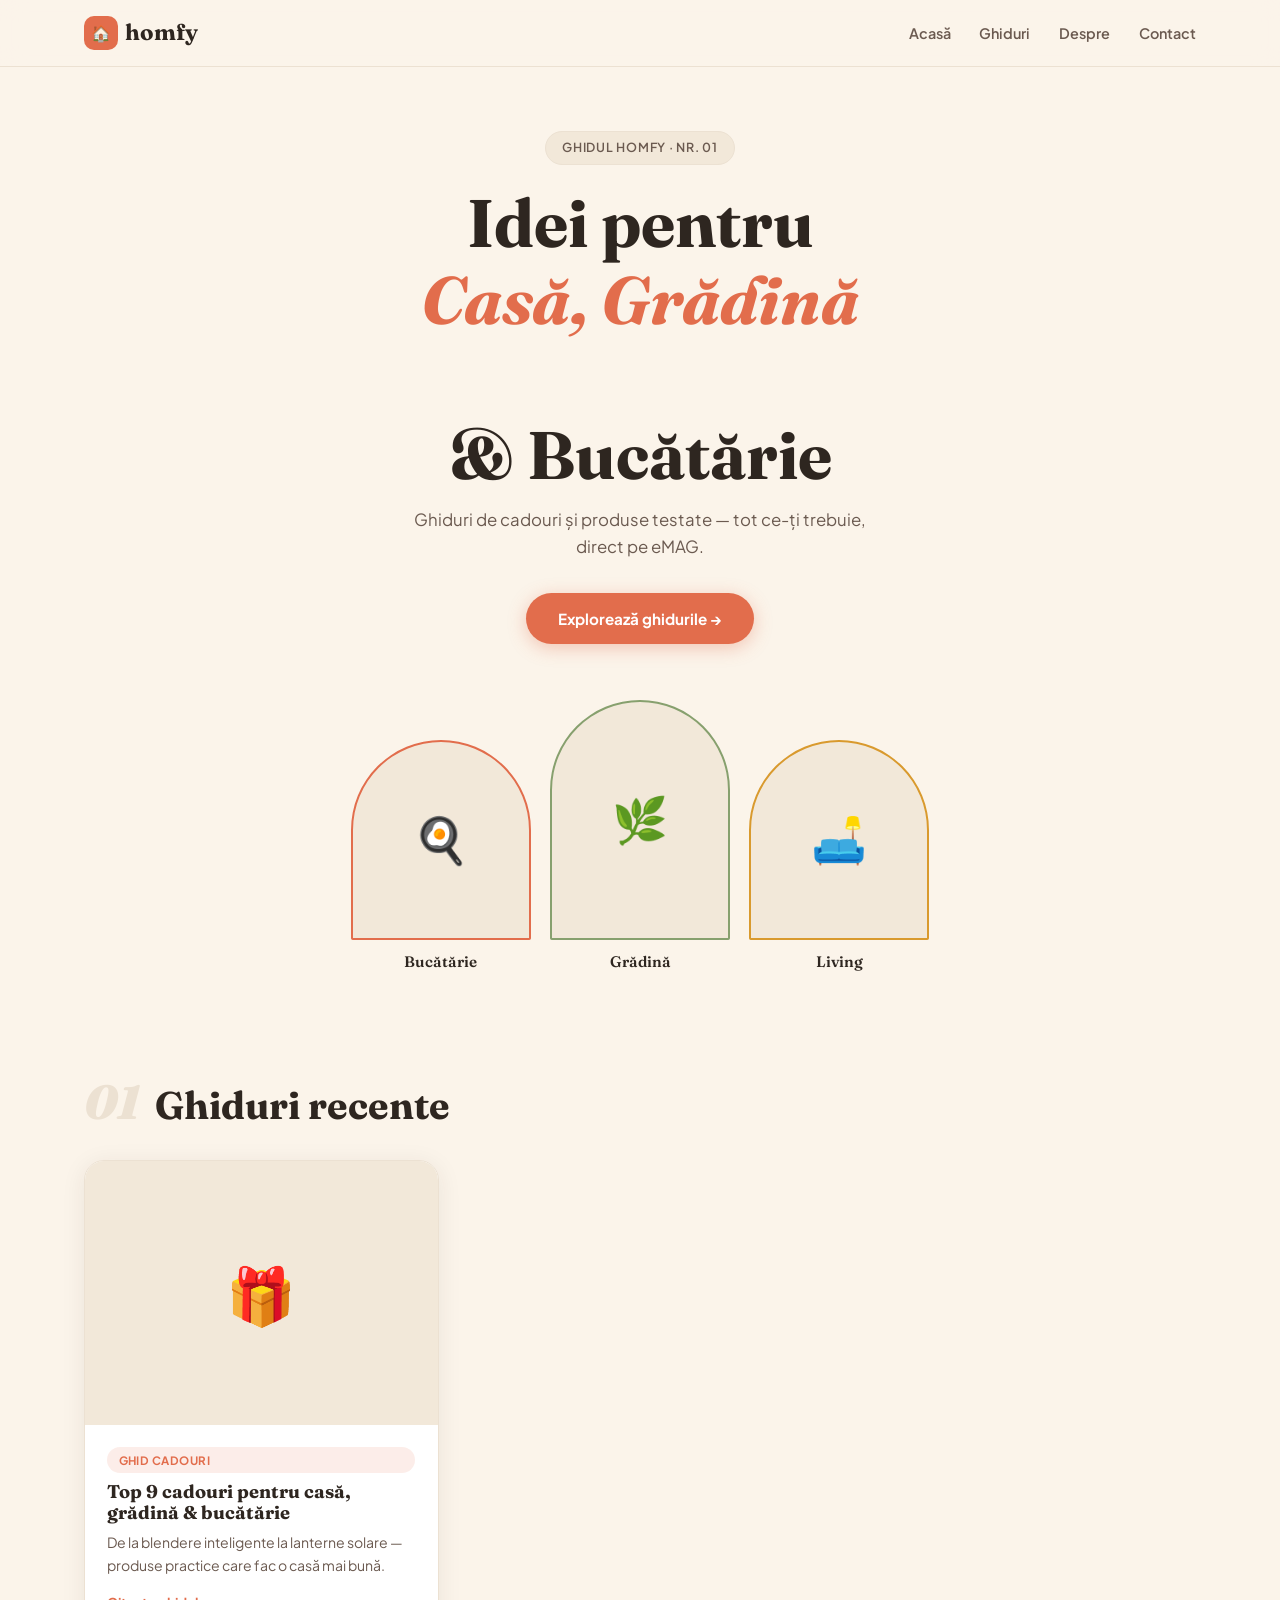
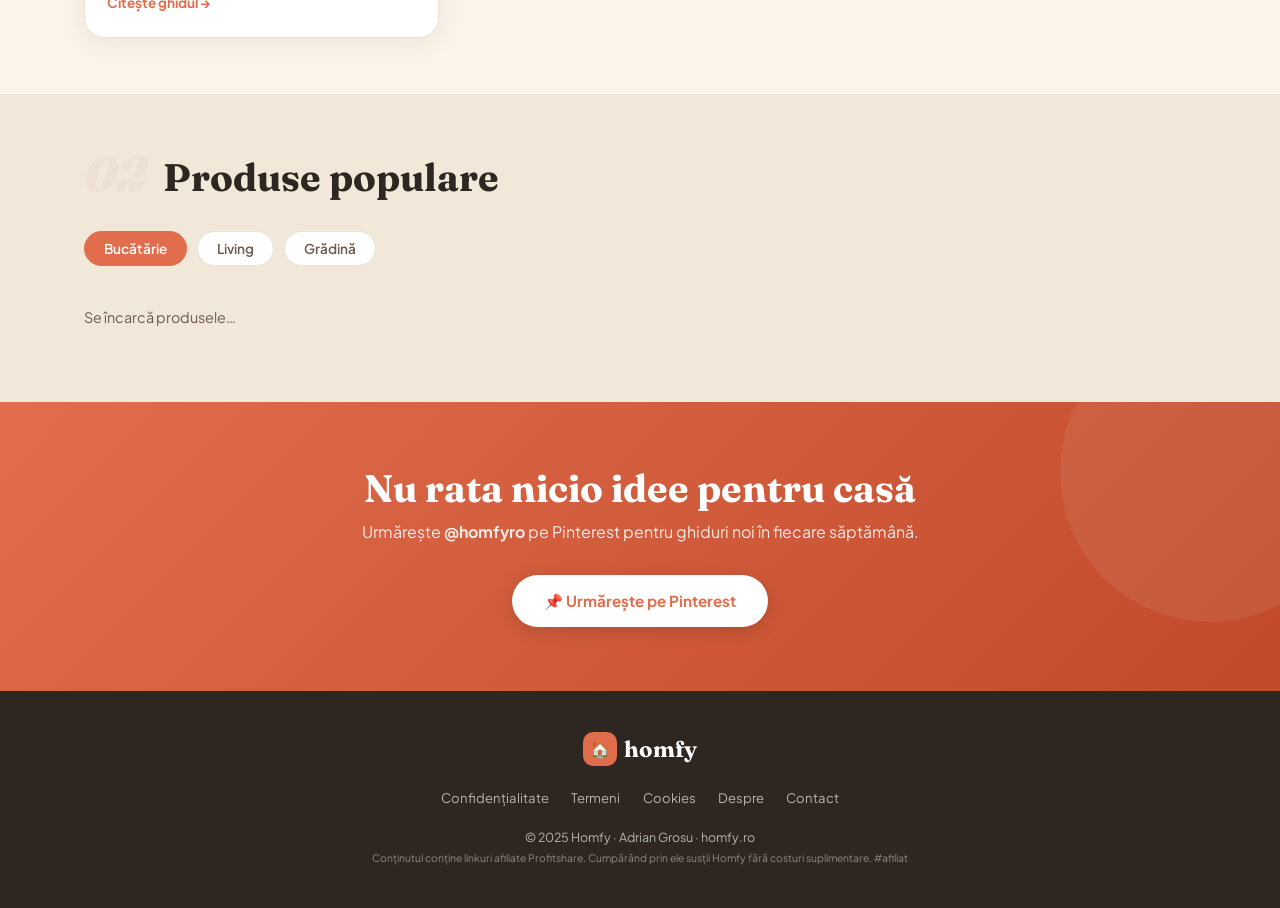
==== index.html @ d67e9187 "Add files via upload" ====
<!DOCTYPE html>
<html lang="ro">
<head>
  <meta charset="UTF-8" />
  <meta name="viewport" content="width=device-width, initial-scale=1.0" />
  <title>Homfy — Idei pentru Casă, Grădină & Bucătărie</title>
  <meta name="description" content="Homfy este sursa ta de idei practice pentru casă, grădină și bucătărie. Ghiduri de cadouri, recenzii și produse testate, cu linkuri direct pe eMAG." />
  <link rel="canonical" href="https://homfy.ro/" />
  <!-- Open Graph -->
  <meta property="og:title" content="Homfy — Idei pentru Casă, Grădină & Bucătărie" />
  <meta property="og:description" content="Ghiduri de cadouri și produse testate pentru casă, grădină și bucătărie." />
  <meta property="og:url" content="https://homfy.ro/" />
  <meta property="og:type" content="website" />
  <meta property="og:locale" content="ro_RO" />
  <meta property="og:site_name" content="Homfy" />
  <meta property="og:image" content="https://homfy.ro/assets/og-cover.jpg" />
  <!-- Schema.org -->
  <script type="application/ld+json">
  {"@context":"https://schema.org","@type":"WebSite","name":"Homfy","url":"https://homfy.ro","description":"Idei pentru casă, grădină și bucătărie","publisher":{"@type":"Person","name":"Adrian Grosu"}}
  </script>
  <link rel="preconnect" href="https://fonts.googleapis.com" />
  <link rel="preconnect" href="https://fonts.gstatic.com" crossorigin />
  <link href="https://fonts.googleapis.com/css2?family=Fraunces:ital,opsz,wght@0,9..144,400;0,9..144,600;0,9..144,700;0,9..144,900;1,9..144,400;1,9..144,700&family=Plus+Jakarta+Sans:wght@400;500;600&display=swap" rel="stylesheet" />
  <style>*,*::before,*::after{box-sizing:border-box;margin:0;padding:0}html{scroll-behavior:smooth}:root{--ivory:#FBF4EA;--ivory-d:#F2E8D9;--ink:#2E2620;--ink-soft:#6B5A50;--coral:#E26D4C;--coral-h:#C9542F;--honey:#E8A83A;--sage:#87A06E;--sage-d:#5F7A52;--amber:#D99A2E;--card-bg:#fff;--border:#ECE1D2;--shadow:0 4px 24px rgba(46,38,32,.08);--shadow-h:0 8px 40px rgba(46,38,32,.14);--r:20px;--r-sm:12px;--r-pill:999px;--font-head:'Fraunces',Georgia,serif;--font-body:'Plus Jakarta Sans',system-ui,sans-serif}body{font-family:var(--font-body);background:var(--ivory);color:var(--ink);line-height:1.65;min-height:100vh}img{display:block;max-width:100%;height:auto}a{color:inherit;text-decoration:none}h1,h2,h3,h4{font-family:var(--font-head);font-weight:700;line-height:1.15}h1{font-size:clamp(2.4rem,6vw,4.2rem)}h2{font-size:clamp(1.6rem,3.5vw,2.4rem)}h3{font-size:clamp(1.1rem,2.5vw,1.4rem)}em{font-style:italic;color:var(--coral)}.nav-wrap{position:sticky;top:0;z-index:100;background:rgba(251,244,234,.92);backdrop-filter:blur(12px);border-bottom:1px solid var(--border)}.nav-inner{max-width:1160px;margin:0 auto;padding:.9rem 1.5rem;display:flex;align-items:center;gap:2rem}.logo{display:flex;align-items:center;gap:.45rem;font-family:var(--font-head);font-size:1.4rem;font-weight:700;color:var(--ink);flex-shrink:0}.logo-icon{display:flex;align-items:center;justify-content:center;width:34px;height:34px;background:var(--coral);border-radius:10px;font-size:1rem;line-height:1}.nav-links{list-style:none;display:flex;gap:1.8rem;margin-left:auto}.nav-links a{font-size:.9rem;font-weight:600;color:var(--ink-soft);transition:color .2s}.nav-links a:hover{color:var(--coral)}.nav-burger{display:none;flex-direction:column;gap:5px;background:none;border:none;cursor:pointer;padding:4px}.nav-burger span{display:block;width:22px;height:2px;background:var(--ink);border-radius:2px;transition:.3s}.hero{position:relative;z-index:1;max-width:1160px;margin:0 auto;padding:4rem 1.5rem 2rem;text-align:center}.hero-badge{display:inline-block;margin-bottom:1.2rem;padding:.35rem 1rem;border-radius:var(--r-pill);background:var(--ivory-d);border:1px solid var(--border);font-size:.78rem;font-weight:600;letter-spacing:.06em;text-transform:uppercase;color:var(--ink-soft)}.hero-title{max-width:700px;margin:0 auto .8rem}.hero-title em{display:block}.hero-sub{max-width:480px;margin:0 auto 2rem;font-size:1.05rem;color:var(--ink-soft)}.btn-hero{display:inline-block;padding:.8rem 2rem;border-radius:var(--r-pill);background:var(--coral);color:#fff;font-weight:700;font-size:.95rem;box-shadow:0 4px 18px rgba(226,109,76,.35);transition:background .2s,transform .15s,box-shadow .2s}.btn-hero:hover{background:var(--coral-h);transform:translateY(-2px);box-shadow:0 8px 28px rgba(226,109,76,.4)}.hero-arch-row{display:flex;align-items:flex-end;justify-content:center;gap:1.2rem;margin-top:3.5rem;padding-bottom:1rem}.arch-card{width:180px;display:flex;flex-direction:column;align-items:center;gap:.6rem;font-family:var(--font-head);font-weight:600;font-size:.95rem;color:var(--ink);transition:transform .25s}.arch-card:hover{transform:translateY(-6px)}.arch-card--tall .arch-img-wrap{height:240px}.arch-img-wrap{width:100%;height:200px;overflow:hidden;border-radius:999px 999px var(--r) var(--r);border:2px solid var(--accent,var(--coral));background:var(--ivory-d);display:flex;align-items:center;justify-content:center}.arch-img-wrap img{width:100%;height:100%;object-fit:cover}.arch-img-placeholder{font-size:2.8rem;display:flex;align-items:center;justify-content:center;width:100%;height:100%}.arch-img-placeholder.large{font-size:3.5rem}.section{position:relative;z-index:1;max-width:1160px;margin:0 auto;padding:3.5rem 1.5rem}.section--tinted{max-width:100%;background:var(--ivory-d);padding-left:0;padding-right:0}.section--tinted>*{max-width:1160px;margin-left:auto;margin-right:auto;padding-left:1.5rem;padding-right:1.5rem}.section-header{display:flex;align-items:baseline;gap:1rem;margin-bottom:2rem}.section-num{font-family:var(--font-head);font-style:italic;font-size:3rem;font-weight:900;color:var(--border);line-height:1;user-select:none}.guides-grid{display:grid;grid-template-columns:repeat(auto-fill,minmax(300px,1fr));gap:1.5rem}.guide-card{background:var(--card-bg);border-radius:var(--r);border:1px solid var(--border);overflow:hidden;box-shadow:var(--shadow);display:flex;flex-direction:column;transition:transform .25s,box-shadow .25s}.guide-card:hover{transform:translateY(-5px);box-shadow:var(--shadow-h)}.guide-card__img{width:100%;aspect-ratio:4/3;background:var(--ivory-d);display:flex;align-items:center;justify-content:center;font-size:3.5rem}.guide-card__img img{width:100%;height:100%;object-fit:cover}.guide-card__body{padding:1.4rem;flex:1;display:flex;flex-direction:column;gap:.5rem}.guide-card__body h3{font-size:1.15rem}.guide-card__body p{font-size:.88rem;color:var(--ink-soft);flex:1}.read-more{font-size:.85rem;font-weight:700;color:var(--coral);margin-top:.4rem}.tag{display:inline-block;padding:.2rem .7rem;border-radius:var(--r-pill);font-size:.72rem;font-weight:700;letter-spacing:.04em;text-transform:uppercase}.tag--coral{background:rgba(226,109,76,.12);color:var(--coral)}.tag--sage{background:rgba(135,160,110,.12);color:var(--sage-d)}.tag--amber{background:rgba(217,154,46,.12);color:var(--amber)}.cat-tabs{display:flex;gap:.6rem;margin-bottom:1.5rem;flex-wrap:wrap;padding-left:1.5rem;padding-right:1.5rem}.cat-tab{padding:.5rem 1.2rem;border-radius:var(--r-pill);border:1.5px solid var(--border);background:var(--card-bg);font-family:var(--font-body);font-size:.85rem;font-weight:600;color:var(--ink-soft);cursor:pointer;transition:background .2s,border-color .2s,color .2s}.cat-tab.active,.cat-tab:hover{background:var(--coral);border-color:var(--coral);color:#fff}.products-grid{display:grid;grid-template-columns:repeat(auto-fill,minmax(220px,1fr));gap:1.2rem;padding-left:1.5rem;padding-right:1.5rem}.product-card{background:var(--card-bg);border-radius:var(--r);border:1px solid var(--border);overflow:hidden;box-shadow:var(--shadow);display:flex;flex-direction:column;transition:transform .25s,box-shadow .25s}.product-card:hover{transform:translateY(-4px);box-shadow:var(--shadow-h)}.product-card__img{aspect-ratio:1;background:var(--ivory-d);overflow:hidden;display:flex;align-items:center;justify-content:center;font-size:2.5rem}.product-card__img img{width:100%;height:100%;object-fit:cover}.product-card__body{padding:1rem;flex:1;display:flex;flex-direction:column;gap:.4rem}.product-card__name{font-family:var(--font-head);font-size:.95rem;font-weight:600}.product-card__price{font-family:var(--font-head);font-size:1.1rem;font-weight:700;color:var(--honey)}.product-card__price s{font-size:.8rem;color:var(--ink-soft);font-weight:400;margin-left:.3rem}.btn-emag{display:flex;align-items:center;justify-content:center;gap:.4rem;margin-top:auto;padding:.6rem .8rem;border-radius:var(--r-pill);background:var(--coral);color:#fff;font-weight:700;font-size:.82rem;transition:background .2s}.btn-emag:hover{background:var(--coral-h)}.article-wrap{max-width:860px;margin:0 auto;padding:2rem 1.5rem 4rem;position:relative;z-index:1}.article-meta{font-size:.82rem;color:var(--ink-soft);display:flex;flex-wrap:wrap;gap:.5rem .9rem;margin:.8rem 0 1.4rem}.article-meta span::before{content:'·';margin-right:.5rem}.article-meta span:first-child::before{content:'';margin:0}.affiliate-disclosure{background:var(--ivory-d);border-left:4px solid var(--coral);border-radius:0 var(--r-sm) var(--r-sm) 0;padding:.9rem 1.1rem;margin:1.5rem 0;font-size:.84rem;color:var(--ink-soft)}.guide-section-title{display:flex;align-items:center;gap:.8rem;margin:2.5rem 0 1.4rem}.guide-section-title .section-num{font-size:2.2rem}.guide-section-title h2{margin:0}.pin-grid{display:grid;grid-template-columns:repeat(auto-fill,minmax(240px,1fr));gap:1.4rem}.pin-card{background:var(--card-bg);border-radius:var(--r);border:1px solid var(--border);overflow:hidden;box-shadow:var(--shadow);display:flex;flex-direction:column;transition:transform .25s,box-shadow .25s}.pin-card:hover{transform:translateY(-5px);box-shadow:var(--shadow-h)}.pin-card__img-wrap{position:relative;aspect-ratio:2/3;background:var(--ivory-d);overflow:hidden;display:flex;align-items:center;justify-content:center;font-size:3.5rem}.pin-card__img-wrap img{width:100%;height:100%;object-fit:cover}.btn-save-pin{position:absolute;top:.7rem;right:.7rem;background:#E60023;color:#fff;border:none;border-radius:var(--r-pill);padding:.35rem .75rem;font-size:.75rem;font-weight:700;cursor:pointer;text-decoration:none;box-shadow:0 2px 8px rgba(0,0,0,.2);transition:background .2s,transform .15s}.btn-save-pin:hover{background:#ad081b;transform:scale(1.05)}.cat-badge{position:absolute;bottom:.7rem;left:.7rem;font-size:.68rem;font-weight:700;text-transform:uppercase;padding:.2rem .6rem;border-radius:var(--r-pill);background:rgba(251,244,234,.9);color:var(--ink)}.pin-card__body{padding:1.1rem;flex:1;display:flex;flex-direction:column;gap:.5rem}.pin-card__name{font-family:var(--font-head);font-size:1rem;font-weight:600}.pin-card__fit{font-size:.82rem;color:var(--ink-soft)}.pin-card__fit strong{color:var(--ink)}.pin-card__price{font-family:var(--font-head);font-size:1.2rem;font-weight:700;color:var(--honey)}.btn-buy{display:flex;align-items:center;justify-content:center;gap:.4rem;margin-top:auto;padding:.7rem 1rem;border-radius:var(--r-pill);background:var(--coral);color:#fff;font-weight:700;font-size:.88rem;transition:background .2s,transform .15s}.btn-buy:hover{background:var(--coral-h);transform:translateY(-1px)}.cta-strip{position:relative;z-index:1;background:linear-gradient(135deg,var(--coral) 0%,#C04A2A 100%);padding:4rem 1.5rem;text-align:center;color:#fff;overflow:hidden}.cta-strip::before{content:'';position:absolute;top:-80px;right:-80px;width:300px;height:300px;border-radius:50%;background:rgba(255,255,255,.07);pointer-events:none}.cta-strip__inner{position:relative;max-width:600px;margin:0 auto}.cta-strip h2{color:#fff;margin-bottom:.6rem}.cta-strip p{opacity:.88;margin-bottom:1.8rem}.btn-pin{display:inline-flex;align-items:center;gap:.5rem;padding:.85rem 2rem;border-radius:var(--r-pill);background:#fff;color:var(--coral);font-weight:700;font-size:.95rem;box-shadow:0 4px 18px rgba(0,0,0,.15);transition:transform .15s,box-shadow .2s}.btn-pin:hover{transform:translateY(-2px);box-shadow:0 8px 28px rgba(0,0,0,.2)}.page-hero{position:relative;z-index:1;background:var(--ivory-d);border-bottom:1px solid var(--border);padding:3rem 1.5rem;text-align:center}.page-hero h1{margin-bottom:.5rem}.page-hero p{color:var(--ink-soft);max-width:460px;margin:0 auto}.blog-grid{max-width:1160px;margin:0 auto;padding:3rem 1.5rem;display:grid;grid-template-columns:repeat(auto-fill,minmax(300px,1fr));gap:1.5rem;position:relative;z-index:1}.breadcrumb{font-size:.8rem;color:var(--ink-soft);display:flex;flex-wrap:wrap;gap:.3rem .5rem;margin-bottom:1.2rem}.breadcrumb a{color:var(--coral)}.breadcrumb span::before{content:'/';margin-right:.5rem}.static-wrap{max-width:760px;margin:0 auto;padding:3rem 1.5rem 5rem;position:relative;z-index:1}.static-wrap h1{margin-bottom:1.2rem}.static-wrap h2{font-size:1.2rem;margin:2rem 0 .6rem}.static-wrap p,.static-wrap li{font-size:.95rem;color:var(--ink-soft);margin-bottom:.7rem}.static-wrap ul{padding-left:1.5rem}.static-wrap a{color:var(--coral);text-decoration:underline}.footer{position:relative;z-index:1;background:var(--ink);color:rgba(255,255,255,.65);padding:2.5rem 1.5rem}.footer-inner{max-width:1160px;margin:0 auto;display:flex;flex-direction:column;align-items:center;gap:1.2rem;text-align:center}.footer-logo .logo-text{color:#fff}.footer-nav{display:flex;flex-wrap:wrap;gap:.5rem 1.4rem;justify-content:center}.footer-nav a{font-size:.82rem;transition:color .2s}.footer-nav a:hover{color:var(--coral)}.footer-copy{font-size:.78rem;line-height:1.6}.footer-copy small{opacity:.7}.loading-msg{color:var(--ink-soft);font-size:.9rem;padding:1rem 0}.error-msg{color:var(--coral);font-size:.88rem}@media(max-width:680px){.hero-arch-row{gap:.7rem}.arch-card{width:120px}.arch-img-wrap{height:150px}.arch-card--tall .arch-img-wrap{height:180px}.nav-links{display:none;flex-direction:column}.nav-links.open{display:flex;position:absolute;top:100%;left:0;right:0;background:var(--ivory);border-bottom:1px solid var(--border);padding:1rem 1.5rem;gap:1rem}.nav-burger{display:flex}.nav-inner{position:relative}.pin-grid{grid-template-columns:repeat(auto-fill,minmax(160px,1fr))}}@media(prefers-reduced-motion:reduce){*,*::before,*::after{transition:none!important;animation:none!important}}</style>
</head>
<body>

<!-- NAV -->
<header class="nav-wrap">
  <nav class="nav-inner">
    <a href="/" class="logo" aria-label="Homfy acasă">
      <span class="logo-icon" aria-hidden="true">🏠</span>
      <span class="logo-text">homfy</span>
    </a>
    <ul class="nav-links" role="list">
      <li><a href="/">Acasă</a></li>
      <li><a href="/blog.html">Ghiduri</a></li>
      <li><a href="/despre.html">Despre</a></li>
      <li><a href="/contact.html">Contact</a></li>
    </ul>
    <button class="nav-burger" aria-label="Meniu" aria-expanded="false">
      <span></span><span></span><span></span>
    </button>
  </nav>
</header>

<!-- HERO -->
<section class="hero">
  <div class="hero-badge">Ghidul Homfy · Nr. 01</div>
  <h1 class="hero-title">Idei pentru<br/><em>Casă, Grădină</em><br/>& Bucătărie</h1>
  <p class="hero-sub">Ghiduri de cadouri și produse testate — tot ce-ți trebuie, direct pe eMAG.</p>
  <a href="/blog.html" class="btn-hero">Explorează ghidurile →</a>

  <div class="hero-arch-row" aria-hidden="true">
    <div class="arch-card" style="--accent:#E26D4C">
      <div class="arch-img-wrap"><div class="arch-img-placeholder">🍳</div></div>
      <span>Bucătărie</span>
    </div>
    <div class="arch-card arch-card--tall" style="--accent:#87A06E">
      <div class="arch-img-wrap"><div class="arch-img-placeholder">🌿</div></div>
      <span>Grădină</span>
    </div>
    <div class="arch-card" style="--accent:#D99A2E">
      <div class="arch-img-wrap"><div class="arch-img-placeholder">🛋️</div></div>
      <span>Living</span>
    </div>
  </div>
</section>

<!-- GHIDURI RECENTE -->
<section class="section">
  <div class="section-header">
    <span class="section-num">01</span>
    <h2>Ghiduri recente</h2>
  </div>
  <div class="guides-grid" id="guides-grid">
    <!-- populate din Supabase sau static -->
    <a href="/blog/ghid-cadouri-casa-gradina-bucatarie.html" class="guide-card">
      <div class="guide-card__img arch-img-placeholder large">🎁</div>
      <div class="guide-card__body">
        <span class="tag tag--coral">Ghid cadouri</span>
        <h3>Top 9 cadouri pentru casă, grădină & bucătărie</h3>
        <p>De la blendere inteligente la lanterne solare — produse practice care fac o casă mai bună.</p>
        <span class="read-more">Citește ghidul →</span>
      </div>
    </a>
  </div>
</section>

<!-- PRODUSE POPULARE -->
<section class="section section--tinted">
  <div class="section-header">
    <span class="section-num">02</span>
    <h2>Produse populare</h2>
  </div>
  <div class="cat-tabs" role="tablist">
    <button class="cat-tab active" data-cat="Bucatarie" role="tab">Bucătărie</button>
    <button class="cat-tab" data-cat="Living" role="tab">Living</button>
    <button class="cat-tab" data-cat="Gradina" role="tab">Grădină</button>
  </div>
  <div class="products-grid" id="products-grid">
    <p class="loading-msg">Se încarcă produsele…</p>
  </div>
</section>

<!-- CTA STRIP -->
<section class="cta-strip">
  <div class="cta-strip__inner">
    <h2>Nu rata nicio idee pentru casă</h2>
    <p>Urmărește <strong>@homfyro</strong> pe Pinterest pentru ghiduri noi în fiecare săptămână.</p>
    <a href="https://pinterest.com/homfyro" class="btn-pin" target="_blank" rel="noopener">📌 Urmărește pe Pinterest</a>
  </div>
</section>

<!-- FOOTER -->
<footer class="footer">
  <div class="footer-inner">
    <a href="/" class="logo footer-logo">
      <span class="logo-icon">🏠</span>
      <span class="logo-text">homfy</span>
    </a>
    <nav class="footer-nav" aria-label="Footer">
      <a href="/confidentialitate.html">Confidențialitate</a>
      <a href="/termeni.html">Termeni</a>
      <a href="/cookies.html">Cookies</a>
      <a href="/despre.html">Despre</a>
      <a href="/contact.html">Contact</a>
    </nav>
    <p class="footer-copy">© 2025 Homfy · Adrian Grosu · homfy.ro<br/>
    <small>Conținutul conține linkuri afiliate Profitshare. Cumpărând prin ele susții Homfy fără costuri suplimentare. #afiliat</small></p>
  </div>
</footer>

<script src="assets/main.js"></script>
</body>
</html>
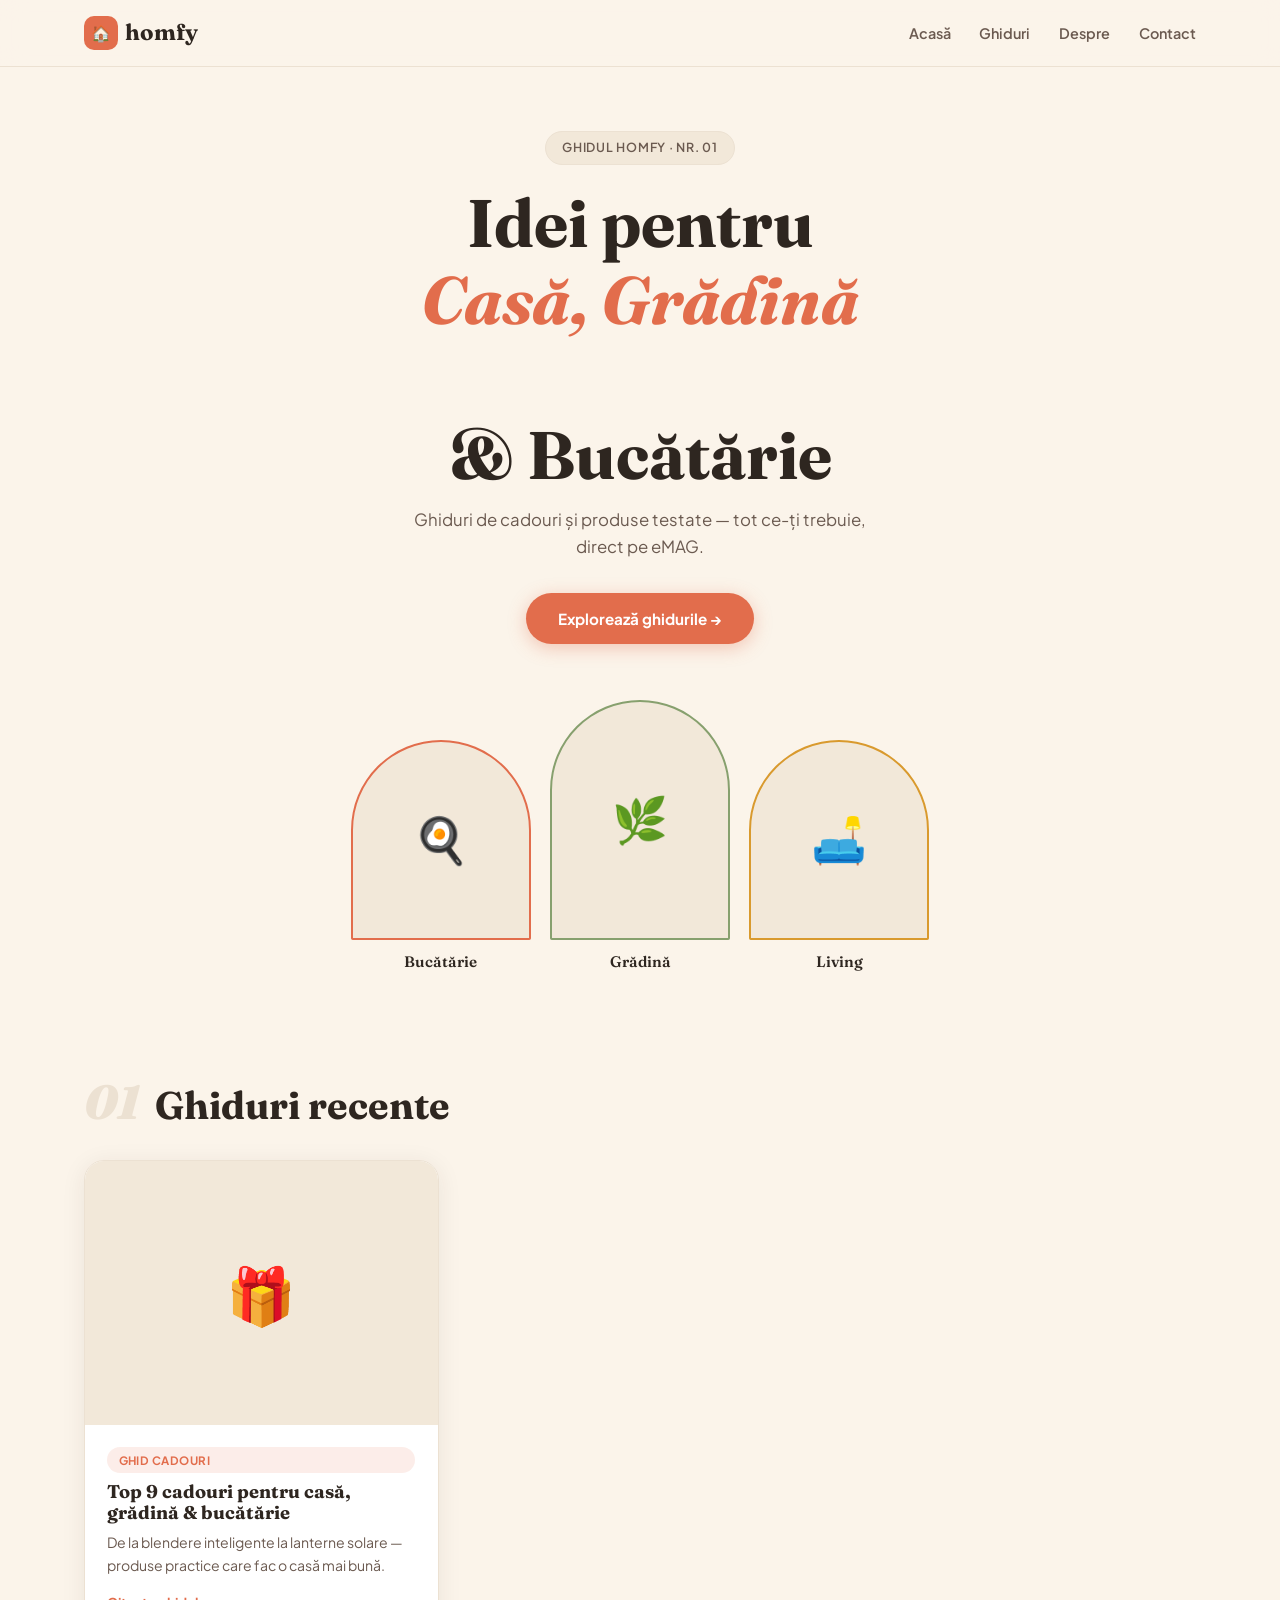
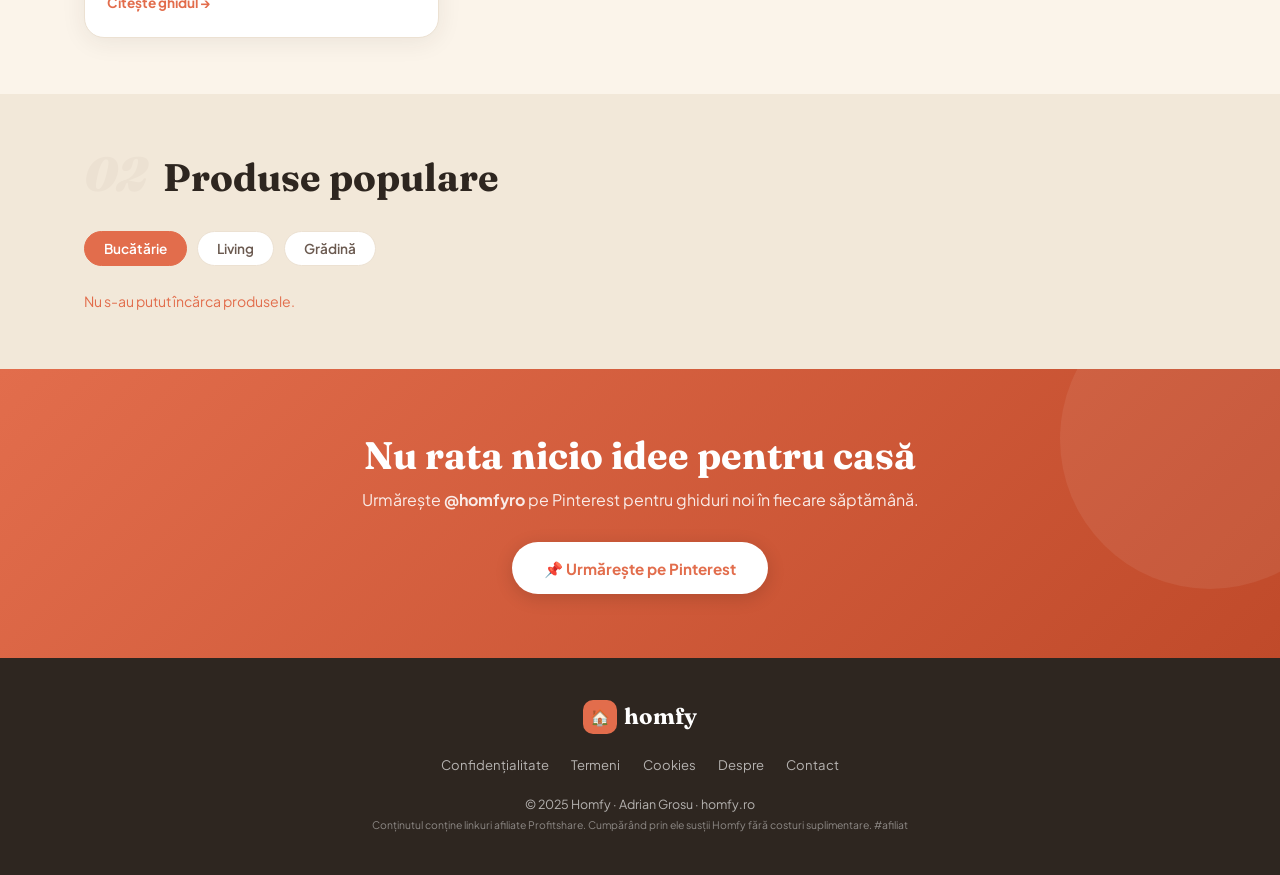
==== commit 7de2e0fa: "Update index.html" ====
--- a/index.html
+++ b/index.html
@@ -6,6 +6,7 @@
   <title>Homfy — Idei pentru Casă, Grădină & Bucătărie</title>
   <meta name="description" content="Homfy este sursa ta de idei practice pentru casă, grădină și bucătărie. Ghiduri de cadouri, recenzii și produse testate, cu linkuri direct pe eMAG." />
   <link rel="canonical" href="https://homfy.ro/" />
+  <meta name="p:domain_verify" content="cb9a810fc9327c6e3631798a367d2aa0" />
   <!-- Open Graph -->
   <meta property="og:title" content="Homfy — Idei pentru Casă, Grădină & Bucătărie" />
   <meta property="og:description" content="Ghiduri de cadouri și produse testate pentru casă, grădină și bucătărie." />
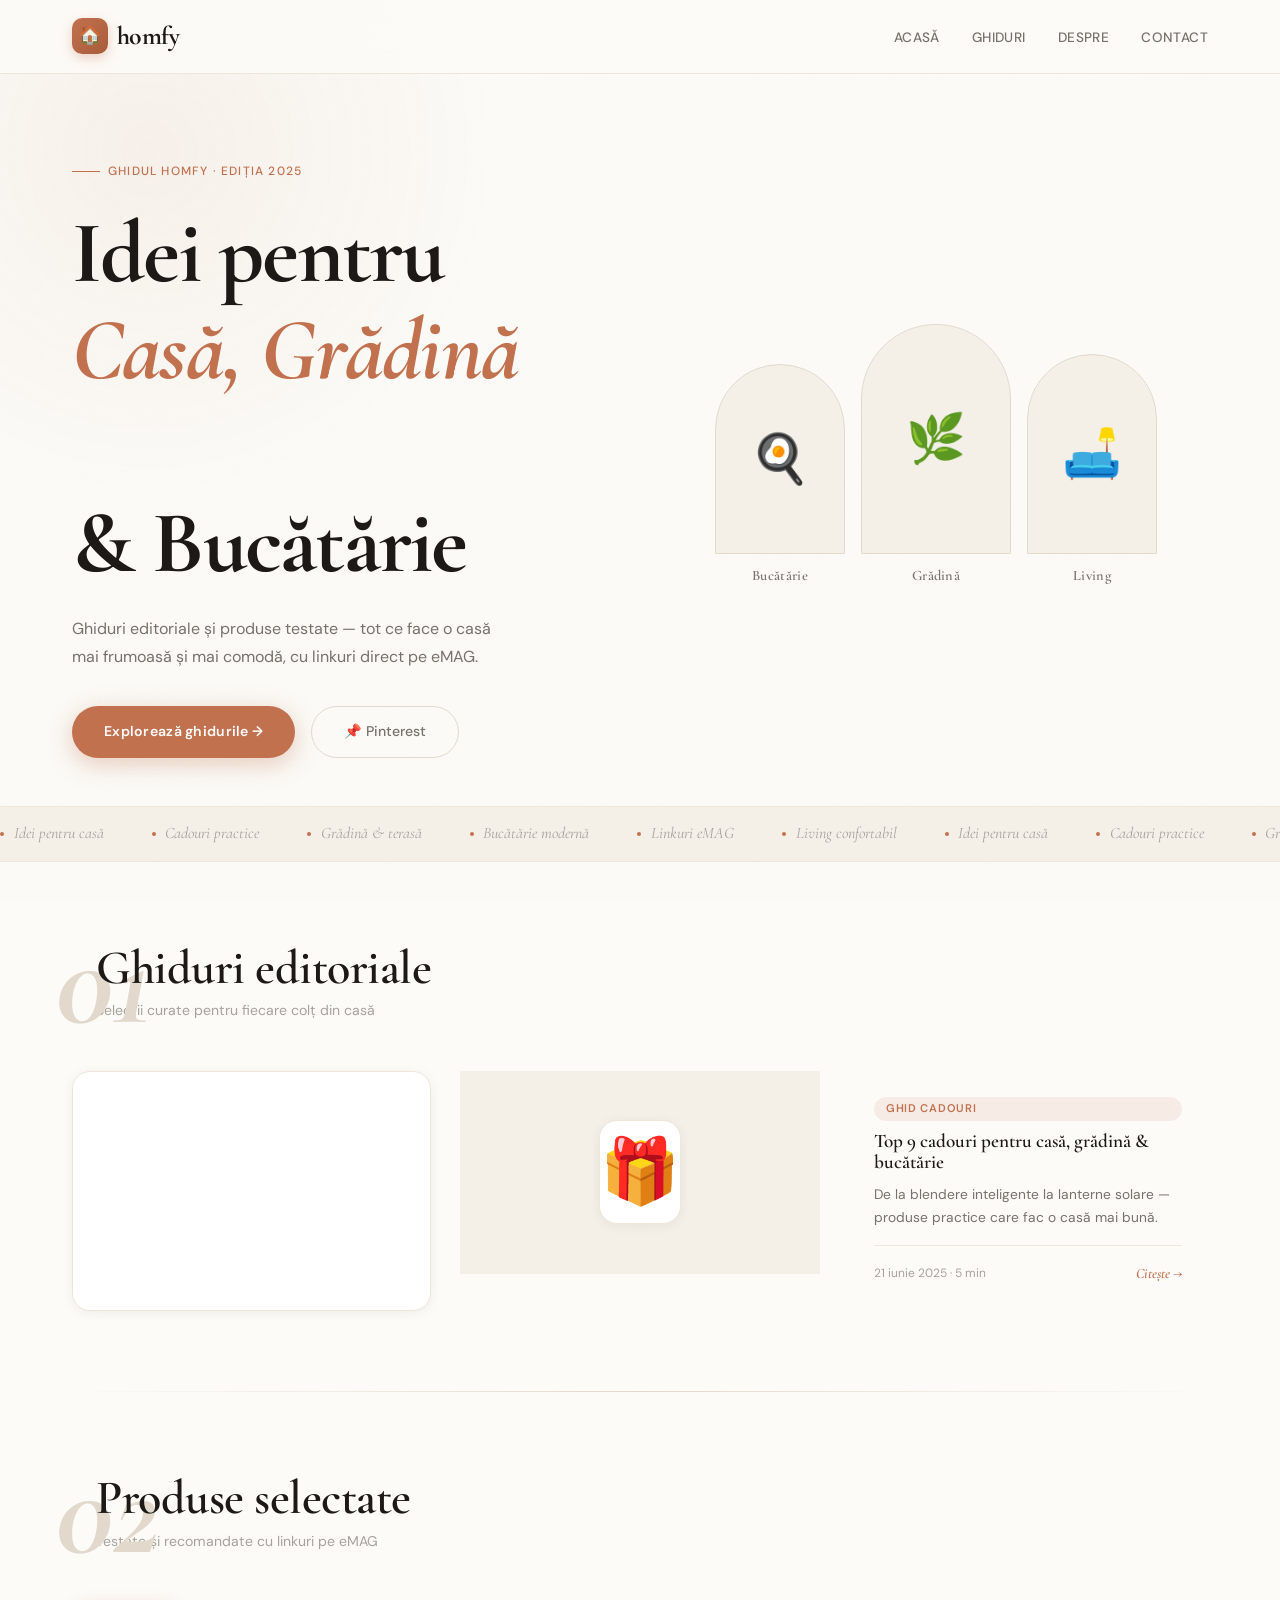
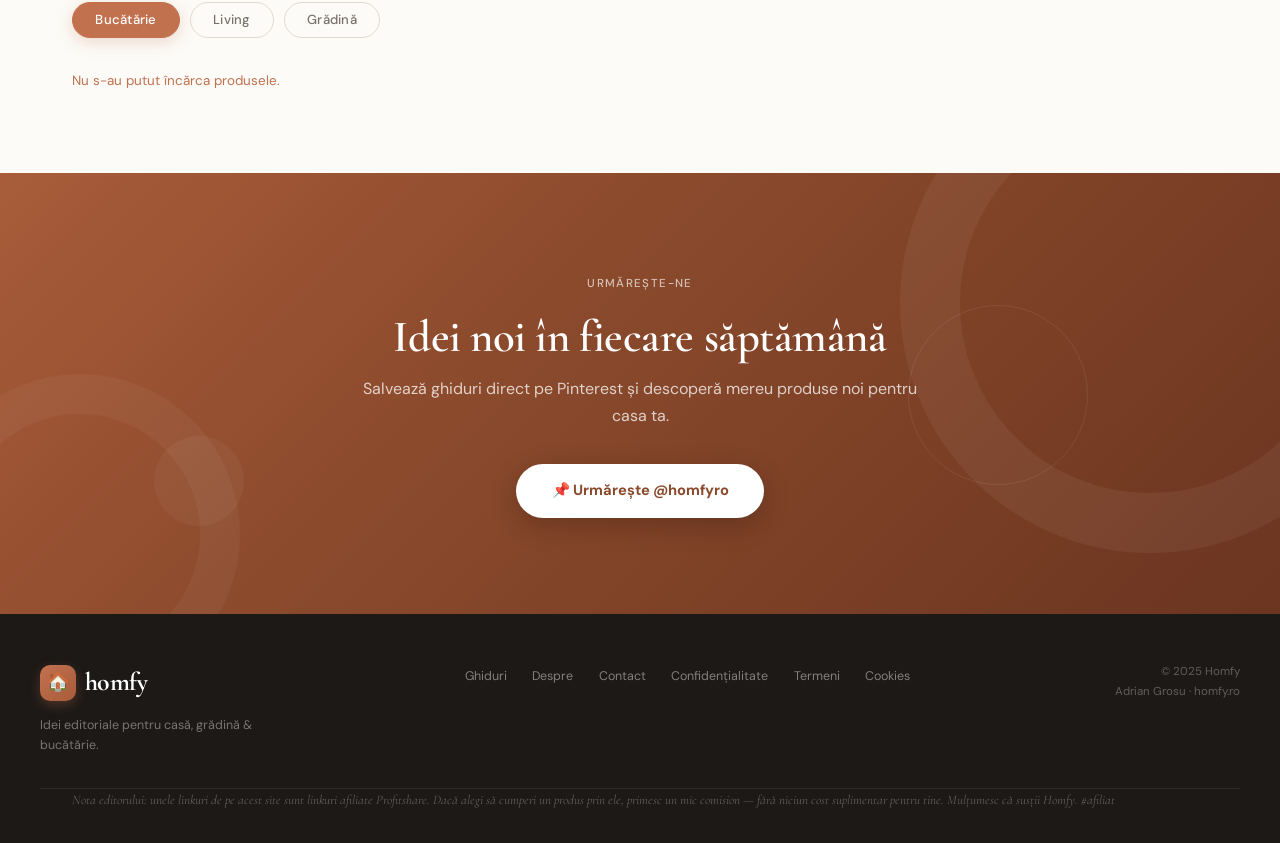
==== commit a646632a: "Update index.html" ====
--- a/index.html
+++ b/index.html
@@ -7,7 +7,6 @@
   <meta name="description" content="Homfy este sursa ta de idei practice pentru casă, grădină și bucătărie. Ghiduri de cadouri, recenzii și produse testate, cu linkuri direct pe eMAG." />
   <link rel="canonical" href="https://homfy.ro/" />
   <meta name="p:domain_verify" content="cb9a810fc9327c6e3631798a367d2aa0" />
-  <!-- Open Graph -->
   <meta property="og:title" content="Homfy — Idei pentru Casă, Grădină & Bucătărie" />
   <meta property="og:description" content="Ghiduri de cadouri și produse testate pentru casă, grădină și bucătărie." />
   <meta property="og:url" content="https://homfy.ro/" />
@@ -15,31 +14,541 @@
   <meta property="og:locale" content="ro_RO" />
   <meta property="og:site_name" content="Homfy" />
   <meta property="og:image" content="https://homfy.ro/assets/og-cover.jpg" />
-  <!-- Schema.org -->
-  <script type="application/ld+json">
-  {"@context":"https://schema.org","@type":"WebSite","name":"Homfy","url":"https://homfy.ro","description":"Idei pentru casă, grădină și bucătărie","publisher":{"@type":"Person","name":"Adrian Grosu"}}
-  </script>
+  <script type="application/ld+json">{"@context":"https://schema.org","@type":"WebSite","name":"Homfy","url":"https://homfy.ro","description":"Idei pentru casă, grădină și bucătărie","publisher":{"@type":"Person","name":"Adrian Grosu"}}</script>
   <link rel="preconnect" href="https://fonts.googleapis.com" />
   <link rel="preconnect" href="https://fonts.gstatic.com" crossorigin />
-  <link href="https://fonts.googleapis.com/css2?family=Fraunces:ital,opsz,wght@0,9..144,400;0,9..144,600;0,9..144,700;0,9..144,900;1,9..144,400;1,9..144,700&family=Plus+Jakarta+Sans:wght@400;500;600&display=swap" rel="stylesheet" />
-  <style>*,*::before,*::after{box-sizing:border-box;margin:0;padding:0}html{scroll-behavior:smooth}:root{--ivory:#FBF4EA;--ivory-d:#F2E8D9;--ink:#2E2620;--ink-soft:#6B5A50;--coral:#E26D4C;--coral-h:#C9542F;--honey:#E8A83A;--sage:#87A06E;--sage-d:#5F7A52;--amber:#D99A2E;--card-bg:#fff;--border:#ECE1D2;--shadow:0 4px 24px rgba(46,38,32,.08);--shadow-h:0 8px 40px rgba(46,38,32,.14);--r:20px;--r-sm:12px;--r-pill:999px;--font-head:'Fraunces',Georgia,serif;--font-body:'Plus Jakarta Sans',system-ui,sans-serif}body{font-family:var(--font-body);background:var(--ivory);color:var(--ink);line-height:1.65;min-height:100vh}img{display:block;max-width:100%;height:auto}a{color:inherit;text-decoration:none}h1,h2,h3,h4{font-family:var(--font-head);font-weight:700;line-height:1.15}h1{font-size:clamp(2.4rem,6vw,4.2rem)}h2{font-size:clamp(1.6rem,3.5vw,2.4rem)}h3{font-size:clamp(1.1rem,2.5vw,1.4rem)}em{font-style:italic;color:var(--coral)}.nav-wrap{position:sticky;top:0;z-index:100;background:rgba(251,244,234,.92);backdrop-filter:blur(12px);border-bottom:1px solid var(--border)}.nav-inner{max-width:1160px;margin:0 auto;padding:.9rem 1.5rem;display:flex;align-items:center;gap:2rem}.logo{display:flex;align-items:center;gap:.45rem;font-family:var(--font-head);font-size:1.4rem;font-weight:700;color:var(--ink);flex-shrink:0}.logo-icon{display:flex;align-items:center;justify-content:center;width:34px;height:34px;background:var(--coral);border-radius:10px;font-size:1rem;line-height:1}.nav-links{list-style:none;display:flex;gap:1.8rem;margin-left:auto}.nav-links a{font-size:.9rem;font-weight:600;color:var(--ink-soft);transition:color .2s}.nav-links a:hover{color:var(--coral)}.nav-burger{display:none;flex-direction:column;gap:5px;background:none;border:none;cursor:pointer;padding:4px}.nav-burger span{display:block;width:22px;height:2px;background:var(--ink);border-radius:2px;transition:.3s}.hero{position:relative;z-index:1;max-width:1160px;margin:0 auto;padding:4rem 1.5rem 2rem;text-align:center}.hero-badge{display:inline-block;margin-bottom:1.2rem;padding:.35rem 1rem;border-radius:var(--r-pill);background:var(--ivory-d);border:1px solid var(--border);font-size:.78rem;font-weight:600;letter-spacing:.06em;text-transform:uppercase;color:var(--ink-soft)}.hero-title{max-width:700px;margin:0 auto .8rem}.hero-title em{display:block}.hero-sub{max-width:480px;margin:0 auto 2rem;font-size:1.05rem;color:var(--ink-soft)}.btn-hero{display:inline-block;padding:.8rem 2rem;border-radius:var(--r-pill);background:var(--coral);color:#fff;font-weight:700;font-size:.95rem;box-shadow:0 4px 18px rgba(226,109,76,.35);transition:background .2s,transform .15s,box-shadow .2s}.btn-hero:hover{background:var(--coral-h);transform:translateY(-2px);box-shadow:0 8px 28px rgba(226,109,76,.4)}.hero-arch-row{display:flex;align-items:flex-end;justify-content:center;gap:1.2rem;margin-top:3.5rem;padding-bottom:1rem}.arch-card{width:180px;display:flex;flex-direction:column;align-items:center;gap:.6rem;font-family:var(--font-head);font-weight:600;font-size:.95rem;color:var(--ink);transition:transform .25s}.arch-card:hover{transform:translateY(-6px)}.arch-card--tall .arch-img-wrap{height:240px}.arch-img-wrap{width:100%;height:200px;overflow:hidden;border-radius:999px 999px var(--r) var(--r);border:2px solid var(--accent,var(--coral));background:var(--ivory-d);display:flex;align-items:center;justify-content:center}.arch-img-wrap img{width:100%;height:100%;object-fit:cover}.arch-img-placeholder{font-size:2.8rem;display:flex;align-items:center;justify-content:center;width:100%;height:100%}.arch-img-placeholder.large{font-size:3.5rem}.section{position:relative;z-index:1;max-width:1160px;margin:0 auto;padding:3.5rem 1.5rem}.section--tinted{max-width:100%;background:var(--ivory-d);padding-left:0;padding-right:0}.section--tinted>*{max-width:1160px;margin-left:auto;margin-right:auto;padding-left:1.5rem;padding-right:1.5rem}.section-header{display:flex;align-items:baseline;gap:1rem;margin-bottom:2rem}.section-num{font-family:var(--font-head);font-style:italic;font-size:3rem;font-weight:900;color:var(--border);line-height:1;user-select:none}.guides-grid{display:grid;grid-template-columns:repeat(auto-fill,minmax(300px,1fr));gap:1.5rem}.guide-card{background:var(--card-bg);border-radius:var(--r);border:1px solid var(--border);overflow:hidden;box-shadow:var(--shadow);display:flex;flex-direction:column;transition:transform .25s,box-shadow .25s}.guide-card:hover{transform:translateY(-5px);box-shadow:var(--shadow-h)}.guide-card__img{width:100%;aspect-ratio:4/3;background:var(--ivory-d);display:flex;align-items:center;justify-content:center;font-size:3.5rem}.guide-card__img img{width:100%;height:100%;object-fit:cover}.guide-card__body{padding:1.4rem;flex:1;display:flex;flex-direction:column;gap:.5rem}.guide-card__body h3{font-size:1.15rem}.guide-card__body p{font-size:.88rem;color:var(--ink-soft);flex:1}.read-more{font-size:.85rem;font-weight:700;color:var(--coral);margin-top:.4rem}.tag{display:inline-block;padding:.2rem .7rem;border-radius:var(--r-pill);font-size:.72rem;font-weight:700;letter-spacing:.04em;text-transform:uppercase}.tag--coral{background:rgba(226,109,76,.12);color:var(--coral)}.tag--sage{background:rgba(135,160,110,.12);color:var(--sage-d)}.tag--amber{background:rgba(217,154,46,.12);color:var(--amber)}.cat-tabs{display:flex;gap:.6rem;margin-bottom:1.5rem;flex-wrap:wrap;padding-left:1.5rem;padding-right:1.5rem}.cat-tab{padding:.5rem 1.2rem;border-radius:var(--r-pill);border:1.5px solid var(--border);background:var(--card-bg);font-family:var(--font-body);font-size:.85rem;font-weight:600;color:var(--ink-soft);cursor:pointer;transition:background .2s,border-color .2s,color .2s}.cat-tab.active,.cat-tab:hover{background:var(--coral);border-color:var(--coral);color:#fff}.products-grid{display:grid;grid-template-columns:repeat(auto-fill,minmax(220px,1fr));gap:1.2rem;padding-left:1.5rem;padding-right:1.5rem}.product-card{background:var(--card-bg);border-radius:var(--r);border:1px solid var(--border);overflow:hidden;box-shadow:var(--shadow);display:flex;flex-direction:column;transition:transform .25s,box-shadow .25s}.product-card:hover{transform:translateY(-4px);box-shadow:var(--shadow-h)}.product-card__img{aspect-ratio:1;background:var(--ivory-d);overflow:hidden;display:flex;align-items:center;justify-content:center;font-size:2.5rem}.product-card__img img{width:100%;height:100%;object-fit:cover}.product-card__body{padding:1rem;flex:1;display:flex;flex-direction:column;gap:.4rem}.product-card__name{font-family:var(--font-head);font-size:.95rem;font-weight:600}.product-card__price{font-family:var(--font-head);font-size:1.1rem;font-weight:700;color:var(--honey)}.product-card__price s{font-size:.8rem;color:var(--ink-soft);font-weight:400;margin-left:.3rem}.btn-emag{display:flex;align-items:center;justify-content:center;gap:.4rem;margin-top:auto;padding:.6rem .8rem;border-radius:var(--r-pill);background:var(--coral);color:#fff;font-weight:700;font-size:.82rem;transition:background .2s}.btn-emag:hover{background:var(--coral-h)}.article-wrap{max-width:860px;margin:0 auto;padding:2rem 1.5rem 4rem;position:relative;z-index:1}.article-meta{font-size:.82rem;color:var(--ink-soft);display:flex;flex-wrap:wrap;gap:.5rem .9rem;margin:.8rem 0 1.4rem}.article-meta span::before{content:'·';margin-right:.5rem}.article-meta span:first-child::before{content:'';margin:0}.affiliate-disclosure{background:var(--ivory-d);border-left:4px solid var(--coral);border-radius:0 var(--r-sm) var(--r-sm) 0;padding:.9rem 1.1rem;margin:1.5rem 0;font-size:.84rem;color:var(--ink-soft)}.guide-section-title{display:flex;align-items:center;gap:.8rem;margin:2.5rem 0 1.4rem}.guide-section-title .section-num{font-size:2.2rem}.guide-section-title h2{margin:0}.pin-grid{display:grid;grid-template-columns:repeat(auto-fill,minmax(240px,1fr));gap:1.4rem}.pin-card{background:var(--card-bg);border-radius:var(--r);border:1px solid var(--border);overflow:hidden;box-shadow:var(--shadow);display:flex;flex-direction:column;transition:transform .25s,box-shadow .25s}.pin-card:hover{transform:translateY(-5px);box-shadow:var(--shadow-h)}.pin-card__img-wrap{position:relative;aspect-ratio:2/3;background:var(--ivory-d);overflow:hidden;display:flex;align-items:center;justify-content:center;font-size:3.5rem}.pin-card__img-wrap img{width:100%;height:100%;object-fit:cover}.btn-save-pin{position:absolute;top:.7rem;right:.7rem;background:#E60023;color:#fff;border:none;border-radius:var(--r-pill);padding:.35rem .75rem;font-size:.75rem;font-weight:700;cursor:pointer;text-decoration:none;box-shadow:0 2px 8px rgba(0,0,0,.2);transition:background .2s,transform .15s}.btn-save-pin:hover{background:#ad081b;transform:scale(1.05)}.cat-badge{position:absolute;bottom:.7rem;left:.7rem;font-size:.68rem;font-weight:700;text-transform:uppercase;padding:.2rem .6rem;border-radius:var(--r-pill);background:rgba(251,244,234,.9);color:var(--ink)}.pin-card__body{padding:1.1rem;flex:1;display:flex;flex-direction:column;gap:.5rem}.pin-card__name{font-family:var(--font-head);font-size:1rem;font-weight:600}.pin-card__fit{font-size:.82rem;color:var(--ink-soft)}.pin-card__fit strong{color:var(--ink)}.pin-card__price{font-family:var(--font-head);font-size:1.2rem;font-weight:700;color:var(--honey)}.btn-buy{display:flex;align-items:center;justify-content:center;gap:.4rem;margin-top:auto;padding:.7rem 1rem;border-radius:var(--r-pill);background:var(--coral);color:#fff;font-weight:700;font-size:.88rem;transition:background .2s,transform .15s}.btn-buy:hover{background:var(--coral-h);transform:translateY(-1px)}.cta-strip{position:relative;z-index:1;background:linear-gradient(135deg,var(--coral) 0%,#C04A2A 100%);padding:4rem 1.5rem;text-align:center;color:#fff;overflow:hidden}.cta-strip::before{content:'';position:absolute;top:-80px;right:-80px;width:300px;height:300px;border-radius:50%;background:rgba(255,255,255,.07);pointer-events:none}.cta-strip__inner{position:relative;max-width:600px;margin:0 auto}.cta-strip h2{color:#fff;margin-bottom:.6rem}.cta-strip p{opacity:.88;margin-bottom:1.8rem}.btn-pin{display:inline-flex;align-items:center;gap:.5rem;padding:.85rem 2rem;border-radius:var(--r-pill);background:#fff;color:var(--coral);font-weight:700;font-size:.95rem;box-shadow:0 4px 18px rgba(0,0,0,.15);transition:transform .15s,box-shadow .2s}.btn-pin:hover{transform:translateY(-2px);box-shadow:0 8px 28px rgba(0,0,0,.2)}.page-hero{position:relative;z-index:1;background:var(--ivory-d);border-bottom:1px solid var(--border);padding:3rem 1.5rem;text-align:center}.page-hero h1{margin-bottom:.5rem}.page-hero p{color:var(--ink-soft);max-width:460px;margin:0 auto}.blog-grid{max-width:1160px;margin:0 auto;padding:3rem 1.5rem;display:grid;grid-template-columns:repeat(auto-fill,minmax(300px,1fr));gap:1.5rem;position:relative;z-index:1}.breadcrumb{font-size:.8rem;color:var(--ink-soft);display:flex;flex-wrap:wrap;gap:.3rem .5rem;margin-bottom:1.2rem}.breadcrumb a{color:var(--coral)}.breadcrumb span::before{content:'/';margin-right:.5rem}.static-wrap{max-width:760px;margin:0 auto;padding:3rem 1.5rem 5rem;position:relative;z-index:1}.static-wrap h1{margin-bottom:1.2rem}.static-wrap h2{font-size:1.2rem;margin:2rem 0 .6rem}.static-wrap p,.static-wrap li{font-size:.95rem;color:var(--ink-soft);margin-bottom:.7rem}.static-wrap ul{padding-left:1.5rem}.static-wrap a{color:var(--coral);text-decoration:underline}.footer{position:relative;z-index:1;background:var(--ink);color:rgba(255,255,255,.65);padding:2.5rem 1.5rem}.footer-inner{max-width:1160px;margin:0 auto;display:flex;flex-direction:column;align-items:center;gap:1.2rem;text-align:center}.footer-logo .logo-text{color:#fff}.footer-nav{display:flex;flex-wrap:wrap;gap:.5rem 1.4rem;justify-content:center}.footer-nav a{font-size:.82rem;transition:color .2s}.footer-nav a:hover{color:var(--coral)}.footer-copy{font-size:.78rem;line-height:1.6}.footer-copy small{opacity:.7}.loading-msg{color:var(--ink-soft);font-size:.9rem;padding:1rem 0}.error-msg{color:var(--coral);font-size:.88rem}@media(max-width:680px){.hero-arch-row{gap:.7rem}.arch-card{width:120px}.arch-img-wrap{height:150px}.arch-card--tall .arch-img-wrap{height:180px}.nav-links{display:none;flex-direction:column}.nav-links.open{display:flex;position:absolute;top:100%;left:0;right:0;background:var(--ivory);border-bottom:1px solid var(--border);padding:1rem 1.5rem;gap:1rem}.nav-burger{display:flex}.nav-inner{position:relative}.pin-grid{grid-template-columns:repeat(auto-fill,minmax(160px,1fr))}}@media(prefers-reduced-motion:reduce){*,*::before,*::after{transition:none!important;animation:none!important}}</style>
+  <link href="https://fonts.googleapis.com/css2?family=Cormorant+Garamond:ital,wght@0,400;0,500;0,600;0,700;1,400;1,600;1,700&family=DM+Sans:wght@300;400;500;600&display=swap" rel="stylesheet" />
+<style>
+/* ============================================================
+   HOMFY — Premium Editorial Design System v2
+   ============================================================ */
+
+*, *::before, *::after { box-sizing: border-box; margin: 0; padding: 0; }
+html { scroll-behavior: smooth; font-size: 16px; }
+
+:root {
+  --paper:      #fcfbf7;
+  --paper-d:    #f4f0e8;
+  --paper-dd:   #ede6d9;
+  --ink:        #1c1917;
+  --ink-soft:   #78716c;
+  --ink-muted:  #a8a29e;
+  --terra:      #c2714f;
+  --terra-d:    #a85c3a;
+  --terra-deep: #8b4a2c;
+  --honey:      #c9933a;
+  --sage:       #7d9b76;
+  --sage-d:     #5a7a53;
+  --card:       #ffffff;
+  --border:     #e2d9cc;
+  --border-s:   #ede6d9;
+  --red-pin:    #e60023;
+
+  --fh: 'Cormorant Garamond', Georgia, serif;
+  --fb: 'DM Sans', system-ui, sans-serif;
+
+  --ease-out-expo: cubic-bezier(0.16, 1, 0.3, 1);
+  --ease-in-out:   cubic-bezier(0.45, 0, 0.55, 1);
+
+  --shadow-sm: 0 2px 12px rgba(28,25,23,.06);
+  --shadow-md: 0 8px 32px rgba(28,25,23,.10);
+  --shadow-lg: 0 20px 60px rgba(28,25,23,.14);
+
+  --r: 18px;
+  --r-pill: 999px;
+}
+
+/* ── Body & Texture ── */
+body {
+  font-family: var(--fb);
+  background-color: var(--paper);
+  color: var(--ink);
+  line-height: 1.6;
+  min-height: 100vh;
+  position: relative;
+}
+
+/* SVG noise texture overlay */
+body::before {
+  content: '';
+  position: fixed; inset: 0; z-index: 0;
+  pointer-events: none;
+  background-image: url("data:image/svg+xml,%3Csvg xmlns='http://www.w3.org/2000/svg' width='300' height='300'%3E%3Cfilter id='noise'%3E%3CfeTurbulence type='fractalNoise' baseFrequency='0.85' numOctaves='4' stitchTiles='stitch'/%3E%3CfeColorMatrix type='saturate' values='0'/%3E%3C/filter%3E%3Crect width='300' height='300' filter='url(%23noise)' opacity='0.035'/%3E%3C/svg%3E");
+  opacity: 1;
+}
+
+/* Ambient warm glow top-left */
+body::after {
+  content: '';
+  position: fixed; top: -200px; left: -200px; z-index: 0;
+  width: 700px; height: 700px; border-radius: 50%;
+  background: radial-gradient(circle, rgba(194,113,79,.07) 0%, transparent 70%);
+  pointer-events: none;
+}
+
+img  { display: block; max-width: 100%; height: auto; }
+a    { color: inherit; text-decoration: none; }
+ul   { list-style: none; }
+
+/* ── Typography ── */
+h1, h2, h3, h4 { font-family: var(--fh); font-weight: 600; line-height: 1.1; }
+h1 { font-size: clamp(3rem, 7vw, 5.5rem); font-weight: 700; letter-spacing: -.02em; }
+h2 { font-size: clamp(2rem, 4vw, 3rem); letter-spacing: -.01em; }
+h3 { font-size: clamp(1.2rem, 2.5vw, 1.6rem); }
+em { font-style: italic; }
+p  { font-size: .95rem; line-height: 1.7; color: var(--ink-soft); }
+
+/* ── Section number decorator ── */
+.sec-num {
+  font-family: var(--fh); font-style: italic; font-weight: 700;
+  font-size: clamp(5rem, 10vw, 8rem);
+  color: var(--border); line-height: 1; user-select: none;
+  position: absolute; top: -1.5rem; left: -1rem;
+  pointer-events: none; z-index: 0;
+}
+
+/* ── NAV ── */
+.nav-wrap {
+  position: sticky; top: 0; z-index: 200;
+  background: rgba(252,251,247,.88);
+  backdrop-filter: blur(20px) saturate(180%);
+  -webkit-backdrop-filter: blur(20px) saturate(180%);
+  border-bottom: 1px solid var(--border-s);
+}
+.nav-inner {
+  max-width: 1200px; margin: 0 auto;
+  padding: 1rem 2rem;
+  display: flex; align-items: center; gap: 2rem;
+}
+.logo {
+  display: flex; align-items: center; gap: .55rem;
+  font-family: var(--fh); font-size: 1.6rem; font-weight: 700;
+  letter-spacing: -.02em; color: var(--ink); flex-shrink: 0;
+}
+.logo-mark {
+  width: 36px; height: 36px; border-radius: 10px;
+  background: linear-gradient(135deg, var(--terra) 0%, var(--terra-d) 100%);
+  display: flex; align-items: center; justify-content: center;
+  font-size: 1.1rem; box-shadow: 0 4px 12px rgba(194,113,79,.3);
+}
+.nav-links {
+  display: flex; gap: 2rem; margin-left: auto;
+}
+.nav-links a {
+  font-size: .85rem; font-weight: 500; color: var(--ink-soft);
+  letter-spacing: .03em; text-transform: uppercase;
+  transition: color .2s var(--ease-out-expo);
+  position: relative;
+}
+.nav-links a::after {
+  content: ''; position: absolute; bottom: -3px; left: 0; right: 0;
+  height: 1px; background: var(--terra);
+  transform: scaleX(0); transform-origin: right;
+  transition: transform .35s var(--ease-out-expo);
+}
+.nav-links a:hover { color: var(--terra); }
+.nav-links a:hover::after { transform: scaleX(1); transform-origin: left; }
+
+.nav-burger {
+  display: none; flex-direction: column; gap: 5px;
+  background: none; border: none; cursor: pointer; padding: 4px; margin-left: auto;
+}
+.nav-burger span { display: block; width: 22px; height: 1.5px; background: var(--ink); transition: .3s; }
+
+/* ── HERO ── */
+.hero {
+  position: relative; z-index: 1;
+  max-width: 1200px; margin: 0 auto;
+  padding: 5rem 2rem 3rem;
+  display: grid; grid-template-columns: 1fr 1fr;
+  gap: 3rem; align-items: center;
+}
+
+.hero-left { position: relative; z-index: 1; }
+.hero-eyebrow {
+  display: inline-flex; align-items: center; gap: .5rem;
+  margin-bottom: 1.5rem;
+  font-size: .75rem; font-weight: 500; letter-spacing: .1em;
+  text-transform: uppercase; color: var(--terra);
+}
+.hero-eyebrow::before {
+  content: ''; display: block;
+  width: 28px; height: 1px; background: var(--terra);
+}
+.hero-title { margin-bottom: 1.4rem; }
+.hero-title em { color: var(--terra); display: block; }
+.hero-desc {
+  max-width: 420px; margin-bottom: 2.2rem;
+  font-size: 1rem; line-height: 1.75;
+}
+.hero-ctas { display: flex; gap: 1rem; flex-wrap: wrap; }
+.btn-primary {
+  display: inline-flex; align-items: center; gap: .5rem;
+  padding: .85rem 2rem; border-radius: var(--r-pill);
+  background: var(--terra); color: #fff;
+  font-family: var(--fb); font-size: .88rem; font-weight: 600;
+  letter-spacing: .02em;
+  box-shadow: 0 6px 24px rgba(194,113,79,.35);
+  transition: background .25s var(--ease-out-expo),
+              transform .25s var(--ease-out-expo),
+              box-shadow .25s var(--ease-out-expo);
+}
+.btn-primary:hover {
+  background: var(--terra-d);
+  transform: translateY(-3px);
+  box-shadow: 0 12px 36px rgba(194,113,79,.42);
+}
+.btn-ghost {
+  display: inline-flex; align-items: center; gap: .5rem;
+  padding: .85rem 2rem; border-radius: var(--r-pill);
+  border: 1.5px solid var(--border);
+  background: transparent; color: var(--ink-soft);
+  font-family: var(--fb); font-size: .88rem; font-weight: 500;
+  transition: border-color .2s, color .2s, transform .25s var(--ease-out-expo);
+}
+.btn-ghost:hover { border-color: var(--terra); color: var(--terra); transform: translateY(-2px); }
+
+/* Hero arch gallery */
+.hero-right {
+  display: flex; gap: 1rem; align-items: flex-end;
+  justify-content: center;
+}
+.arch-item {
+  display: flex; flex-direction: column; align-items: center; gap: .6rem;
+  cursor: pointer;
+  transition: transform .5s var(--ease-out-expo);
+}
+.arch-item:hover { transform: translateY(-8px); }
+.arch-window {
+  overflow: hidden;
+  background: var(--paper-d);
+  border: 1.5px solid var(--border);
+  display: flex; align-items: center; justify-content: center;
+}
+.arch-item:nth-child(1) .arch-window { width: 130px; height: 190px; border-radius: 999px 999px 16px 16px; }
+.arch-item:nth-child(2) .arch-window { width: 150px; height: 230px; border-radius: 999px 999px 16px 16px; }
+.arch-item:nth-child(3) .arch-window { width: 130px; height: 200px; border-radius: 999px 999px 16px 16px; }
+.arch-emoji { font-size: 3rem; }
+.arch-label {
+  font-family: var(--fh); font-size: .9rem; font-weight: 600;
+  color: var(--ink-soft); letter-spacing: .02em;
+}
+
+/* ── EDITORIAL STRIP ── */
+.marquee-wrap {
+  position: relative; z-index: 1;
+  border-top: 1px solid var(--border-s);
+  border-bottom: 1px solid var(--border-s);
+  background: var(--paper-d);
+  overflow: hidden; padding: .9rem 0;
+}
+.marquee-track {
+  display: flex; gap: 3rem; width: max-content;
+  animation: marquee 25s linear infinite;
+}
+.marquee-item {
+  display: flex; align-items: center; gap: .6rem;
+  font-family: var(--fh); font-style: italic;
+  font-size: 1rem; color: var(--ink-muted);
+  white-space: nowrap;
+}
+.marquee-dot { width: 4px; height: 4px; border-radius: 50%; background: var(--terra); flex-shrink: 0; }
+@keyframes marquee { from { transform: translateX(0); } to { transform: translateX(-50%); } }
+
+/* ── SECTIONS ── */
+.section {
+  position: relative; z-index: 1;
+  max-width: 1200px; margin: 0 auto;
+  padding: 5rem 2rem;
+}
+.section-head {
+  position: relative;
+  display: flex; align-items: flex-end; gap: 1.5rem;
+  margin-bottom: 3rem; padding-left: 1.5rem;
+}
+.section-head h2 { position: relative; z-index: 1; }
+.section-sub {
+  font-size: .88rem; color: var(--ink-muted);
+  margin-top: .3rem; font-weight: 400;
+}
+
+/* ── GUIDE CARDS ── */
+.guides-grid {
+  display: grid;
+  grid-template-columns: repeat(auto-fill, minmax(320px, 1fr));
+  gap: 1.8rem;
+}
+.guide-card {
+  position: relative;
+  background: var(--card);
+  border-radius: var(--r);
+  border: 1px solid var(--border-s);
+  overflow: hidden;
+  box-shadow: var(--shadow-sm);
+  display: flex; flex-direction: column;
+  transition: transform .5s var(--ease-out-expo),
+              box-shadow .5s var(--ease-out-expo);
+  transform-style: preserve-3d;
+  will-change: transform;
+}
+.guide-card:hover {
+  transform: translateY(-8px) rotateX(2deg) rotateY(-1deg);
+  box-shadow: var(--shadow-lg);
+}
+.guide-card__cover {
+  aspect-ratio: 16/9;
+  background: var(--paper-d);
+  overflow: hidden;
+  display: flex; align-items: center; justify-content: center;
+  font-size: 4rem; position: relative;
+}
+.guide-card__cover img { width: 100%; height: 100%; object-fit: cover; }
+.guide-card__save {
+  position: absolute; top: .8rem; right: .8rem;
+  background: var(--red-pin); color: #fff;
+  border: none; border-radius: var(--r-pill);
+  padding: .35rem .8rem; font-family: var(--fb); font-size: .72rem; font-weight: 600;
+  cursor: pointer; text-decoration: none;
+  box-shadow: 0 3px 12px rgba(0,0,0,.25);
+  opacity: 0; transform: translateY(4px);
+  transition: opacity .3s var(--ease-out-expo),
+              transform .3s var(--ease-out-expo);
+}
+.guide-card:hover .guide-card__save { opacity: 1; transform: translateY(0); }
+.guide-card__body { padding: 1.6rem; flex: 1; display: flex; flex-direction: column; gap: .6rem; }
+.tag {
+  display: inline-block; padding: .2rem .75rem;
+  border-radius: var(--r-pill); font-size: .7rem;
+  font-weight: 600; letter-spacing: .06em; text-transform: uppercase;
+}
+.tag--terra { background: rgba(194,113,79,.1); color: var(--terra); }
+.tag--sage  { background: rgba(125,155,118,.1); color: var(--sage-d); }
+.tag--honey { background: rgba(201,147,58,.1);  color: var(--honey); }
+.guide-card__title { font-size: 1.2rem; color: var(--ink); }
+.guide-card__excerpt { font-size: .86rem; color: var(--ink-soft); flex: 1; }
+.guide-card__footer {
+  display: flex; align-items: center; justify-content: space-between;
+  margin-top: .4rem; padding-top: 1rem; border-top: 1px solid var(--border-s);
+}
+.guide-card__meta { font-size: .75rem; color: var(--ink-muted); }
+.arrow-link {
+  font-family: var(--fh); font-size: .9rem; font-style: italic;
+  color: var(--terra); font-weight: 600;
+  display: flex; align-items: center; gap: .3rem;
+  transition: gap .2s var(--ease-out-expo);
+}
+.arrow-link:hover { gap: .6rem; }
+
+/* ── CATEGORY TABS ── */
+.cat-tabs {
+  display: flex; gap: .6rem; flex-wrap: wrap; margin-bottom: 2rem;
+}
+.cat-tab {
+  padding: .55rem 1.4rem; border-radius: var(--r-pill);
+  border: 1.5px solid var(--border);
+  background: transparent; color: var(--ink-soft);
+  font-family: var(--fb); font-size: .82rem; font-weight: 500;
+  cursor: pointer; letter-spacing: .02em;
+  transition: all .25s var(--ease-out-expo);
+}
+.cat-tab.active, .cat-tab:hover {
+  background: var(--terra); border-color: var(--terra); color: #fff;
+  box-shadow: 0 4px 16px rgba(194,113,79,.25);
+}
+
+/* ── PRODUCT GRID ── */
+.products-grid {
+  display: grid;
+  grid-template-columns: repeat(auto-fill, minmax(230px, 1fr));
+  gap: 1.4rem;
+}
+.product-card {
+  background: var(--card);
+  border-radius: var(--r);
+  border: 1px solid var(--border-s);
+  overflow: hidden;
+  box-shadow: var(--shadow-sm);
+  display: flex; flex-direction: column;
+  position: relative;
+  transition: transform .5s var(--ease-out-expo),
+              box-shadow .5s var(--ease-out-expo);
+  transform-style: preserve-3d;
+}
+.product-card:hover {
+  transform: translateY(-6px) rotateX(1.5deg);
+  box-shadow: var(--shadow-md);
+}
+.product-card__img {
+  aspect-ratio: 1;
+  background: var(--paper-d);
+  overflow: hidden;
+  display: flex; align-items: center; justify-content: center;
+  font-size: 2.8rem; position: relative;
+}
+.product-card__img img { width: 100%; height: 100%; object-fit: cover; }
+.product-save {
+  position: absolute; top: .7rem; right: .7rem;
+  background: var(--red-pin); color: #fff;
+  border: none; border-radius: var(--r-pill);
+  padding: .3rem .7rem; font-family: var(--fb); font-size: .68rem; font-weight: 600;
+  cursor: pointer; opacity: 0; transform: translateY(4px);
+  transition: opacity .3s, transform .3s var(--ease-out-expo);
+}
+.product-card:hover .product-save { opacity: 1; transform: translateY(0); }
+.product-card__body { padding: 1.1rem; flex: 1; display: flex; flex-direction: column; gap: .4rem; }
+.product-card__name { font-family: var(--fh); font-size: 1rem; font-weight: 600; color: var(--ink); line-height: 1.3; }
+.product-card__price { font-family: var(--fh); font-size: 1.15rem; font-weight: 700; color: var(--honey); }
+.product-card__price s { font-size: .82rem; color: var(--ink-muted); font-weight: 400; margin-left: .3rem; }
+.btn-emag {
+  margin-top: auto;
+  display: flex; align-items: center; justify-content: center; gap: .4rem;
+  padding: .65rem .9rem; border-radius: var(--r-pill);
+  background: var(--terra); color: #fff;
+  font-family: var(--fb); font-weight: 600; font-size: .8rem;
+  transition: background .2s, transform .2s var(--ease-out-expo);
+}
+.btn-emag:hover { background: var(--terra-d); transform: translateY(-1px); }
+
+/* ── DIVIDER ── */
+.divider {
+  position: relative; z-index: 1;
+  max-width: 1200px; margin: 0 auto; padding: 0 2rem;
+}
+.divider hr {
+  border: none; height: 1px;
+  background: linear-gradient(to right, transparent, var(--border), transparent);
+}
+
+/* ── CTA STRIP ── */
+.cta-strip {
+  position: relative; z-index: 1;
+  overflow: hidden;
+  background: linear-gradient(135deg, #a85c3a 0%, #8b4a2c 40%, #6b3520 100%);
+  padding: 6rem 2rem;
+  text-align: center; color: #fff;
+}
+/* Geometric circle decorations */
+.cta-strip::before {
+  content: '';
+  position: absolute; top: -120px; right: -120px;
+  width: 500px; height: 500px; border-radius: 50%;
+  border: 60px solid rgba(255,255,255,.05);
+  pointer-events: none;
+}
+.cta-strip::after {
+  content: '';
+  position: absolute; bottom: -80px; left: -80px;
+  width: 320px; height: 320px; border-radius: 50%;
+  border: 40px solid rgba(255,255,255,.04);
+  pointer-events: none;
+}
+.cta-geo-2 {
+  position: absolute; top: 30%; right: 15%;
+  width: 180px; height: 180px; border-radius: 50%;
+  border: 1.5px solid rgba(255,255,255,.08);
+  pointer-events: none;
+}
+.cta-geo-3 {
+  position: absolute; bottom: 20%; left: 12%;
+  width: 90px; height: 90px; border-radius: 50%;
+  background: rgba(255,255,255,.04);
+  pointer-events: none;
+}
+.cta-inner { position: relative; z-index: 1; max-width: 560px; margin: 0 auto; }
+.cta-eyebrow {
+  display: inline-block; margin-bottom: 1.2rem;
+  font-size: .72rem; font-weight: 500; letter-spacing: .12em;
+  text-transform: uppercase; opacity: .65;
+}
+.cta-strip h2 { color: #fff; margin-bottom: .8rem; font-size: clamp(2rem, 4vw, 2.8rem); }
+.cta-strip p { color: rgba(255,255,255,.75); margin-bottom: 2.2rem; font-size: 1rem; }
+.btn-pinterest {
+  display: inline-flex; align-items: center; gap: .6rem;
+  padding: .95rem 2.2rem; border-radius: var(--r-pill);
+  background: #fff; color: var(--terra-deep);
+  font-family: var(--fb); font-weight: 700; font-size: .92rem;
+  box-shadow: 0 8px 28px rgba(0,0,0,.2);
+  transition: transform .3s var(--ease-out-expo), box-shadow .3s var(--ease-out-expo);
+}
+.btn-pinterest:hover { transform: translateY(-3px); box-shadow: 0 16px 40px rgba(0,0,0,.3); }
+
+/* ── FOOTER ── */
+.footer {
+  position: relative; z-index: 1;
+  background: var(--ink);
+  padding: 3rem 2rem 2rem;
+}
+.footer-inner {
+  max-width: 1200px; margin: 0 auto;
+  display: grid; grid-template-columns: auto 1fr auto;
+  gap: 2rem; align-items: start;
+}
+.footer-brand .logo { color: #fff; margin-bottom: .8rem; }
+.footer-brand p { font-size: .78rem; color: rgba(255,255,255,.4); max-width: 220px; line-height: 1.6; }
+.footer-nav {
+  display: flex; flex-wrap: wrap; gap: .4rem 1.6rem;
+  justify-content: center; padding-top: .3rem;
+}
+.footer-nav a { font-size: .78rem; color: rgba(255,255,255,.45); transition: color .2s; }
+.footer-nav a:hover { color: var(--terra); }
+.footer-right { text-align: right; }
+.footer-copy { font-size: .72rem; color: rgba(255,255,255,.3); line-height: 1.7; }
+.footer-disclaimer {
+  max-width: 1200px; margin: 2rem auto 0;
+  padding: 1.5rem 0 0; border-top: 1px solid rgba(255,255,255,.08);
+  font-family: var(--fh); font-style: italic;
+  font-size: .82rem; color: rgba(255,255,255,.3); line-height: 1.7;
+}
+
+/* ── LOADING ── */
+.loading-msg { color: var(--ink-muted); font-size: .88rem; padding: 1.5rem 0; }
+.error-msg { color: var(--terra); font-size: .84rem; }
+
+/* ── RESPONSIVE ── */
+@media (max-width: 900px) {
+  .hero { grid-template-columns: 1fr; gap: 2rem; padding-top: 3rem; }
+  .hero-right { justify-content: flex-start; }
+  .footer-inner { grid-template-columns: 1fr; text-align: center; }
+  .footer-brand p { max-width: 100%; }
+  .footer-right { text-align: center; }
+}
+@media (max-width: 640px) {
+  .nav-links { display: none; }
+  .nav-links.open {
+    display: flex; flex-direction: column;
+    position: absolute; top: 100%; left: 0; right: 0;
+    background: var(--paper); border-bottom: 1px solid var(--border-s);
+    padding: 1.2rem 2rem; gap: 1rem; z-index: 200;
+  }
+  .nav-inner { position: relative; }
+  .nav-burger { display: flex; }
+  .arch-item:nth-child(1) .arch-window { width: 90px; height: 130px; }
+  .arch-item:nth-child(2) .arch-window { width: 105px; height: 160px; }
+  .arch-item:nth-child(3) .arch-window { width: 90px; height: 140px; }
+  .arch-emoji { font-size: 2rem; }
+  .sec-num { font-size: 4rem; }
+}
+@media (prefers-reduced-motion: reduce) {
+  *, *::before, *::after { transition: none !important; animation: none !important; }
+}
+</style>
 </head>
 <body>
 
 <!-- NAV -->
 <header class="nav-wrap">
   <nav class="nav-inner">
-    <a href="/" class="logo" aria-label="Homfy acasă">
-      <span class="logo-icon" aria-hidden="true">🏠</span>
-      <span class="logo-text">homfy</span>
+    <a href="/" class="logo" aria-label="Homfy">
+      <span class="logo-mark" aria-hidden="true">🏠</span>
+      homfy
     </a>
-    <ul class="nav-links" role="list">
+    <ul class="nav-links" role="list" id="nav-links">
       <li><a href="/">Acasă</a></li>
       <li><a href="/blog.html">Ghiduri</a></li>
       <li><a href="/despre.html">Despre</a></li>
       <li><a href="/contact.html">Contact</a></li>
     </ul>
-    <button class="nav-burger" aria-label="Meniu" aria-expanded="false">
+    <button class="nav-burger" aria-label="Meniu" aria-expanded="false" id="burger">
       <span></span><span></span><span></span>
     </button>
   </nav>
@@ -47,54 +556,98 @@
 
 <!-- HERO -->
 <section class="hero">
-  <div class="hero-badge">Ghidul Homfy · Nr. 01</div>
-  <h1 class="hero-title">Idei pentru<br/><em>Casă, Grădină</em><br/>& Bucătărie</h1>
-  <p class="hero-sub">Ghiduri de cadouri și produse testate — tot ce-ți trebuie, direct pe eMAG.</p>
-  <a href="/blog.html" class="btn-hero">Explorează ghidurile →</a>
-
-  <div class="hero-arch-row" aria-hidden="true">
-    <div class="arch-card" style="--accent:#E26D4C">
-      <div class="arch-img-wrap"><div class="arch-img-placeholder">🍳</div></div>
-      <span>Bucătărie</span>
+  <div class="hero-left">
+    <div class="hero-eyebrow">Ghidul Homfy · Ediția 2025</div>
+    <h1 class="hero-title">
+      Idei pentru<br/>
+      <em>Casă, Grădină</em><br/>
+      & Bucătărie
+    </h1>
+    <p class="hero-desc">
+      Ghiduri editoriale și produse testate — tot ce face o casă mai frumoasă și mai comodă, cu linkuri direct pe eMAG.
+    </p>
+    <div class="hero-ctas">
+      <a href="/blog.html" class="btn-primary">Explorează ghidurile →</a>
+      <a href="https://pinterest.com/homfyro" class="btn-ghost" target="_blank" rel="noopener">📌 Pinterest</a>
     </div>
-    <div class="arch-card arch-card--tall" style="--accent:#87A06E">
-      <div class="arch-img-wrap"><div class="arch-img-placeholder">🌿</div></div>
-      <span>Grădină</span>
+  </div>
+
+  <div class="hero-right" aria-hidden="true">
+    <div class="arch-item">
+      <div class="arch-window"><span class="arch-emoji">🍳</span></div>
+      <span class="arch-label">Bucătărie</span>
     </div>
-    <div class="arch-card" style="--accent:#D99A2E">
-      <div class="arch-img-wrap"><div class="arch-img-placeholder">🛋️</div></div>
-      <span>Living</span>
+    <div class="arch-item">
+      <div class="arch-window"><span class="arch-emoji">🌿</span></div>
+      <span class="arch-label">Grădină</span>
     </div>
+    <div class="arch-item">
+      <div class="arch-window"><span class="arch-emoji">🛋️</span></div>
+      <span class="arch-label">Living</span>
+    </div>
   </div>
 </section>
 
-<!-- GHIDURI RECENTE -->
+<!-- MARQUEE -->
+<div class="marquee-wrap" aria-hidden="true">
+  <div class="marquee-track" id="marquee">
+    <span class="marquee-item"><span class="marquee-dot"></span>Idei pentru casă</span>
+    <span class="marquee-item"><span class="marquee-dot"></span>Cadouri practice</span>
+    <span class="marquee-item"><span class="marquee-dot"></span>Grădină & terasă</span>
+    <span class="marquee-item"><span class="marquee-dot"></span>Bucătărie modernă</span>
+    <span class="marquee-item"><span class="marquee-dot"></span>Linkuri eMAG</span>
+    <span class="marquee-item"><span class="marquee-dot"></span>Living confortabil</span>
+    <span class="marquee-item"><span class="marquee-dot"></span>Idei pentru casă</span>
+    <span class="marquee-item"><span class="marquee-dot"></span>Cadouri practice</span>
+    <span class="marquee-item"><span class="marquee-dot"></span>Grădină & terasă</span>
+    <span class="marquee-item"><span class="marquee-dot"></span>Bucătărie modernă</span>
+    <span class="marquee-item"><span class="marquee-dot"></span>Linkuri eMAG</span>
+    <span class="marquee-item"><span class="marquee-dot"></span>Living confortabil</span>
+  </div>
+</div>
+
+<!-- GHIDURI -->
 <section class="section">
-  <div class="section-header">
-    <span class="section-num">01</span>
-    <h2>Ghiduri recente</h2>
+  <div class="section-head">
+    <span class="sec-num" aria-hidden="true">01</span>
+    <div>
+      <h2>Ghiduri editoriale</h2>
+      <p class="section-sub">Selecții curate pentru fiecare colț din casă</p>
+    </div>
   </div>
   <div class="guides-grid" id="guides-grid">
-    <!-- populate din Supabase sau static -->
     <a href="/blog/ghid-cadouri-casa-gradina-bucatarie.html" class="guide-card">
-      <div class="guide-card__img arch-img-placeholder large">🎁</div>
+      <div class="guide-card__cover">🎁
+        <a class="guide-card__save"
+           href="https://www.pinterest.com/pin/create/button/?url=https%3A%2F%2Fhomfy.ro%2Fblog%2Fghid-cadouri-casa-gradina-bucatarie.html&description=Top+9+cadouri+pentru+cas%C4%83+%23homfy+%23afiliat"
+           target="_blank" rel="noopener" aria-label="Salvează pe Pinterest"
+           onclick="event.stopPropagation()">📌 Salvează</a>
+      </div>
       <div class="guide-card__body">
-        <span class="tag tag--coral">Ghid cadouri</span>
-        <h3>Top 9 cadouri pentru casă, grădină & bucătărie</h3>
-        <p>De la blendere inteligente la lanterne solare — produse practice care fac o casă mai bună.</p>
-        <span class="read-more">Citește ghidul →</span>
+        <span class="tag tag--terra">Ghid cadouri</span>
+        <h3 class="guide-card__title">Top 9 cadouri pentru casă, grădină & bucătărie</h3>
+        <p class="guide-card__excerpt">De la blendere inteligente la lanterne solare — produse practice care fac o casă mai bună.</p>
+        <div class="guide-card__footer">
+          <span class="guide-card__meta">21 iunie 2025 · 5 min</span>
+          <span class="arrow-link">Citește →</span>
+        </div>
       </div>
     </a>
   </div>
 </section>
 
-<!-- PRODUSE POPULARE -->
-<section class="section section--tinted">
-  <div class="section-header">
-    <span class="section-num">02</span>
-    <h2>Produse populare</h2>
-  </div>
-  <div class="cat-tabs" role="tablist">
+<div class="divider"><hr/></div>
+
+<!-- PRODUSE -->
+<section class="section">
+  <div class="section-head">
+    <span class="sec-num" aria-hidden="true">02</span>
+    <div>
+      <h2>Produse selectate</h2>
+      <p class="section-sub">Testate și recomandate cu linkuri pe eMAG</p>
+    </div>
+  </div>
+  <div class="cat-tabs" role="tablist" id="cat-tabs">
     <button class="cat-tab active" data-cat="Bucatarie" role="tab">Bucătărie</button>
     <button class="cat-tab" data-cat="Living" role="tab">Living</button>
     <button class="cat-tab" data-cat="Gradina" role="tab">Grădină</button>
@@ -106,32 +659,125 @@
 
 <!-- CTA STRIP -->
 <section class="cta-strip">
-  <div class="cta-strip__inner">
-    <h2>Nu rata nicio idee pentru casă</h2>
-    <p>Urmărește <strong>@homfyro</strong> pe Pinterest pentru ghiduri noi în fiecare săptămână.</p>
-    <a href="https://pinterest.com/homfyro" class="btn-pin" target="_blank" rel="noopener">📌 Urmărește pe Pinterest</a>
+  <div class="cta-geo-2" aria-hidden="true"></div>
+  <div class="cta-geo-3" aria-hidden="true"></div>
+  <div class="cta-inner">
+    <span class="cta-eyebrow">Urmărește-ne</span>
+    <h2>Idei noi în fiecare săptămână</h2>
+    <p>Salvează ghiduri direct pe Pinterest și descoperă mereu produse noi pentru casa ta.</p>
+    <a href="https://pinterest.com/homfyro" class="btn-pinterest" target="_blank" rel="noopener">
+      📌 Urmărește @homfyro
+    </a>
   </div>
 </section>
 
 <!-- FOOTER -->
 <footer class="footer">
   <div class="footer-inner">
-    <a href="/" class="logo footer-logo">
-      <span class="logo-icon">🏠</span>
-      <span class="logo-text">homfy</span>
-    </a>
+    <div class="footer-brand">
+      <a href="/" class="logo">
+        <span class="logo-mark">🏠</span>
+        homfy
+      </a>
+      <p>Idei editoriale pentru casă, grădină & bucătărie.</p>
+    </div>
     <nav class="footer-nav" aria-label="Footer">
+      <a href="/blog.html">Ghiduri</a>
+      <a href="/despre.html">Despre</a>
+      <a href="/contact.html">Contact</a>
       <a href="/confidentialitate.html">Confidențialitate</a>
       <a href="/termeni.html">Termeni</a>
       <a href="/cookies.html">Cookies</a>
-      <a href="/despre.html">Despre</a>
-      <a href="/contact.html">Contact</a>
     </nav>
-    <p class="footer-copy">© 2025 Homfy · Adrian Grosu · homfy.ro<br/>
-    <small>Conținutul conține linkuri afiliate Profitshare. Cumpărând prin ele susții Homfy fără costuri suplimentare. #afiliat</small></p>
-  </div>
+    <div class="footer-right">
+      <p class="footer-copy">© 2025 Homfy<br/>Adrian Grosu · homfy.ro</p>
+    </div>
+  </div>
+  <p class="footer-disclaimer" style="padding:0 2rem">
+    <em>Nota editorului:</em> unele linkuri de pe acest site sunt linkuri afiliate Profitshare. Dacă alegi să cumperi un produs prin ele, primesc un mic comision — fără niciun cost suplimentar pentru tine. Mulțumesc că susții Homfy. #afiliat
+  </p>
 </footer>
 
-<script src="assets/main.js"></script>
+<script>
+// Mobile nav
+const burger = document.getElementById('burger');
+const navLinks = document.getElementById('nav-links');
+if (burger) {
+  burger.addEventListener('click', () => {
+    const open = navLinks.classList.toggle('open');
+    burger.setAttribute('aria-expanded', open);
+  });
+}
+
+// Supabase
+const SB_URL = 'https://YOUR_PROJECT.supabase.co';
+const SB_KEY = 'YOUR_ANON_KEY';
+
+async function sbFetch(table, q = '') {
+  const r = await fetch(`${SB_URL}/rest/v1/${table}${q}`, {
+    headers: { apikey: SB_KEY, Authorization: `Bearer ${SB_KEY}` }
+  });
+  if (!r.ok) throw new Error(r.status);
+  return r.json();
+}
+
+// Load products
+const grid = document.getElementById('products-grid');
+const tabs = document.querySelectorAll('.cat-tab');
+
+async function loadProducts(cat = 'Bucatarie') {
+  if (!grid) return;
+  grid.innerHTML = '<p class="loading-msg">Se încarcă…</p>';
+  try {
+    const data = await sbFetch('produse', `?categorie=eq.${encodeURIComponent(cat)}&order=created_at.desc&limit=8`);
+    if (!data.length) { grid.innerHTML = '<p class="loading-msg">Niciun produs momentan.</p>'; return; }
+    grid.innerHTML = data.map(p => `
+      <div class="product-card">
+        <div class="product-card__img">
+          ${p.imagine_url ? `<img src="${p.imagine_url}" alt="${p.nume}" loading="lazy"/>` : '🛒'}
+          <button class="product-save" onclick="window.open('https://www.pinterest.com/pin/create/button/?url=https://homfy.ro&description=${encodeURIComponent(p.nume)}','_blank')">📌 Salvează</button>
+        </div>
+        <div class="product-card__body">
+          <div class="product-card__name">${p.nume}</div>
+          <div class="product-card__price">${p.pret} lei${p.pret_vechi ? `<s>${p.pret_vechi} lei</s>` : ''}</div>
+          <a href="${p.link_afiliat}" class="btn-emag" rel="nofollow sponsored noopener" target="_blank">🛒 Vezi pe eMAG</a>
+        </div>
+      </div>`).join('');
+  } catch { grid.innerHTML = '<p class="error-msg">Nu s-au putut încărca produsele.</p>'; }
+}
+
+tabs.forEach(t => t.addEventListener('click', () => {
+  tabs.forEach(x => x.classList.remove('active'));
+  t.classList.add('active');
+  loadProducts(t.dataset.cat);
+}));
+loadProducts();
+
+// Load guides
+(async () => {
+  const g = document.getElementById('guides-grid');
+  if (!g) return;
+  try {
+    const data = await sbFetch('articole', '?publicat=eq.true&order=created_at.desc&limit=6');
+    if (!data.length) return;
+    g.innerHTML = data.map(a => `
+      <a href="/blog/${a.slug}.html" class="guide-card">
+        <div class="guide-card__cover">
+          ${a.imagine_url ? `<img src="${a.imagine_url}" alt="${a.titlu}" loading="lazy"/>` : '🎁'}
+          <a class="guide-card__save" href="https://www.pinterest.com/pin/create/button/?url=https://homfy.ro/blog/${a.slug}.html&description=${encodeURIComponent(a.titlu)}" target="_blank" rel="noopener" onclick="event.stopPropagation()">📌 Salvează</a>
+        </div>
+        <div class="guide-card__body">
+          <span class="tag tag--terra">${a.tag || 'Ghid'}</span>
+          <h3 class="guide-card__title">${a.titlu}</h3>
+          <p class="guide-card__excerpt">${a.excerpt || ''}</p>
+          <div class="guide-card__footer">
+            <span class="guide-card__meta">${a.read_time ? a.read_time + ' min' : ''}</span>
+            <span class="arrow-link">Citește →</span>
+          </div>
+        </div>
+      </a>`).join('');
+  } catch {}
+})();
+</script>
 </body>
 </html>
